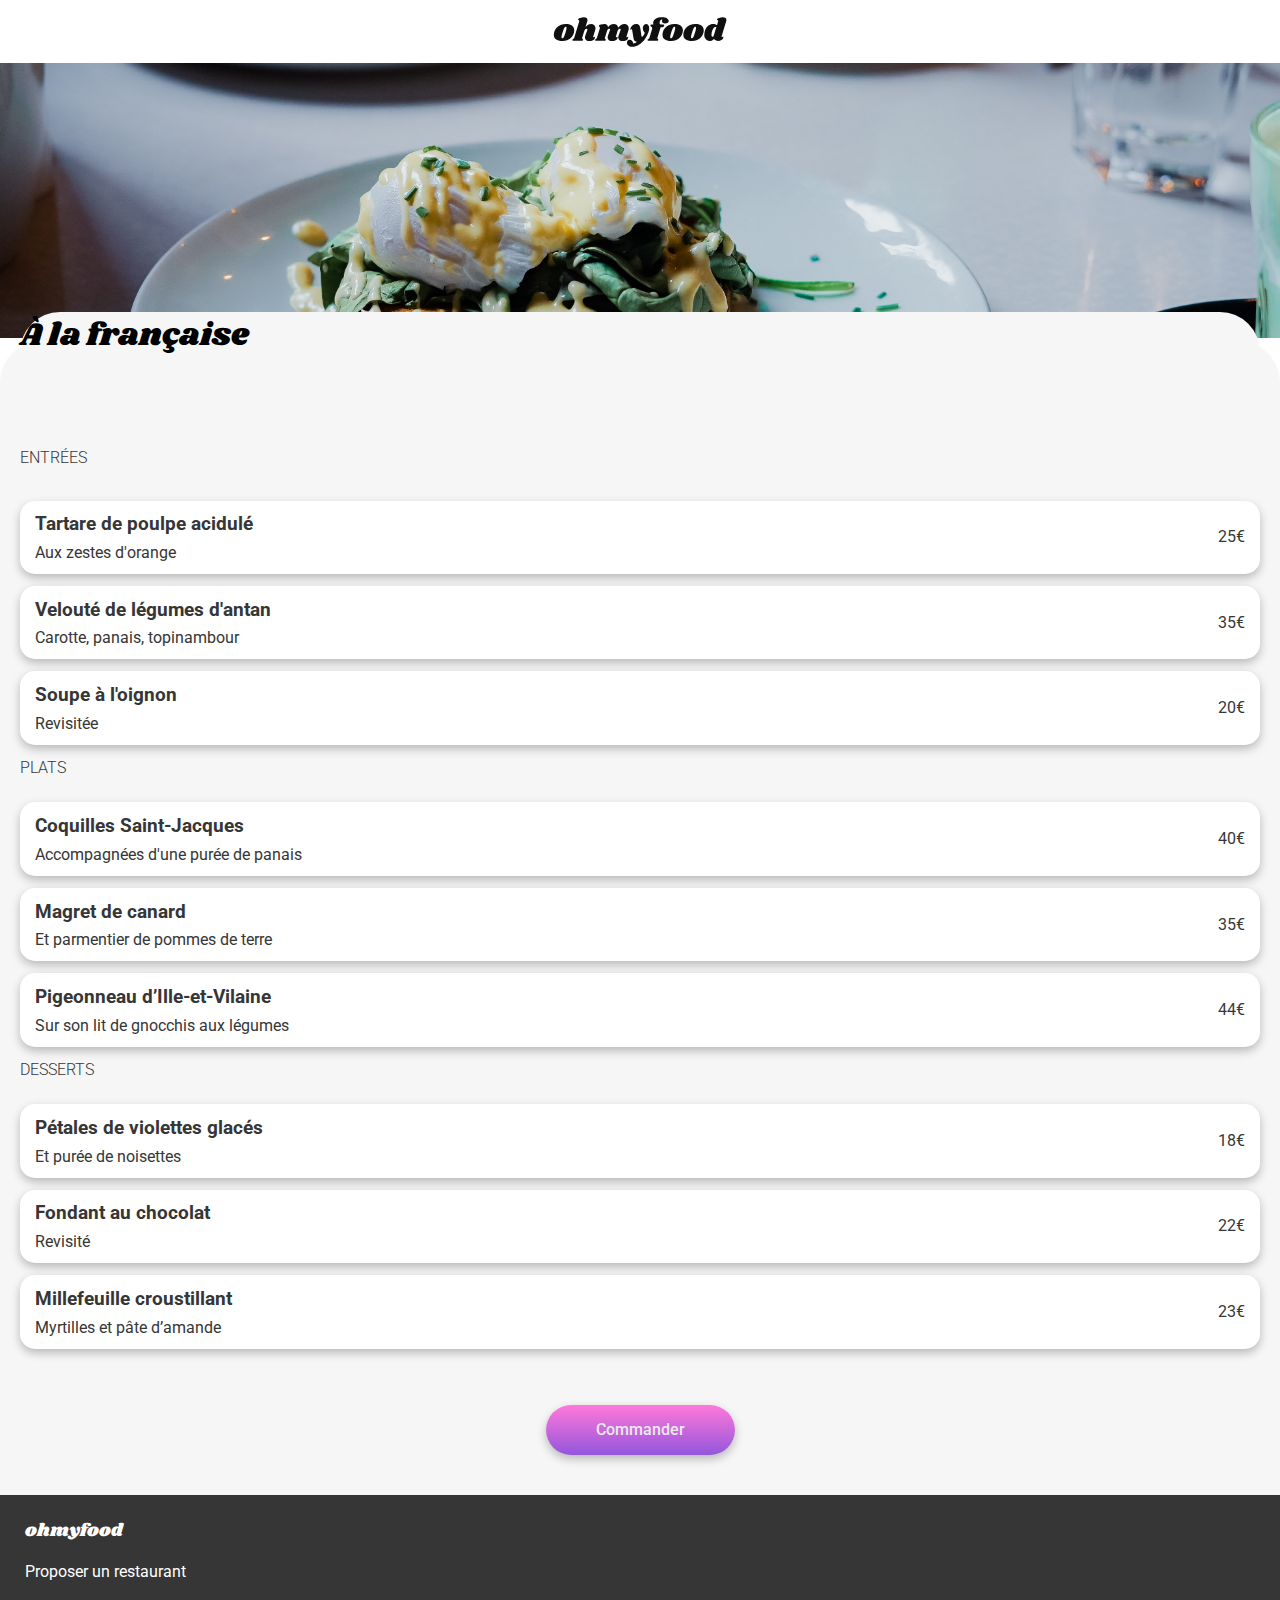
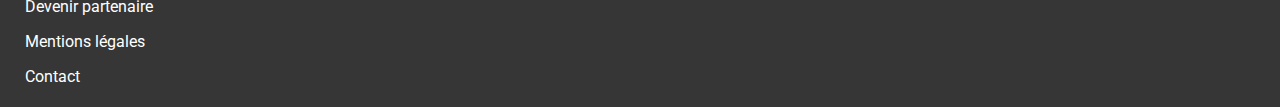
==== restaurants/restaurant-alafrancaise.html @ 1a9a519c "ajout du code css du restaurant à la française" ====
<!DOCTYPE html>
<html lang="fr">
  <head>
    <meta charset="UTF-8" />
    <meta name="viewport" content="width=device-width, initial-scale=1.0" />
    <title>Restaurant À la française</title>
    <link
      href="https://fonts.googleapis.com/css2?family=Roboto:wght@400;500;700&family=Shrikhand&display=swap"
      rel="stylesheet"
    />
    <link
      rel="stylesheet"
      href="https://cdnjs.cloudflare.com/ajax/libs/font-awesome/6.2.1/css/all.min.css"
      integrity="sha512-MV7K8+y+gLIBoVD59lQIYicR65iaqukzvf/nwasF0nqhPay5w/9lJmVM2hMDcnK1OnMGCdVK+iQrJ7lzPJQd1w=="
      crossorigin="anonymous"
      referrerpolicy="no-referrer"
    />
    <link rel="stylesheet" href="../assets/css/style.css" />
    <link rel="stylesheet" href="../assets/css/restaurant.css" />
  </head>
  <body>
    <header>
      <a href="../index.html" class="arrow">
        <i class="fa-solid fa-arrow-left"></i>
      </a>
      <section class="header-logo">
        <img src="../assets/images/logo/ohmyfood@2x.svg" alt="logo ohmyfood" />
      </section>
    </header>
    <main>
      <div class="img-restaurant">
        <img
          src="../assets/images/restaurants/toa-heftiba-DQKerTsQwi0-unsplash.jpg"
          alt="menu du restaurant À la française"
        />
      </div>
      <div class="menu-container">
        <div class="menu-container-title">
          <h1>À la française</h1>
          <i class="fa-regular fa-heart"></i>
        </div>
        <ul class="menu-list">
          <li>
            <ul class="menu-list-items">
              <li>
                <h2>ENTRÉES</h2>
                <hr />
              </li>

              <li class="menu-item">
                <div>
                  <h3>Tartare de poulpe acidulé</h3>
                  <p>Aux zestes d'orange</p>
                </div>
                <div><p>25€</p></div>
              </li>
              <li class="menu-item">
                <div>
                  <h3>Velouté de légumes d'antan</h3>
                  <p>Carotte, panais, topinambour</p>
                </div>
                <div><p>35€</p></div>
              </li>
              <li class="menu-item">
                <div>
                  <h3>Soupe à l'oignon</h3>
                  <p>Revisitée</p>
                </div>
                <div><p>20€</p></div>
              </li>
            </ul>
          </li>

          <li>
            <ul class="menu-list-items">
              <li><h2>PLATS</h2></li>
              <li class="menu-item">
                <div>
                  <h3>Coquilles Saint-Jacques</h3>
                  <p>Accompagnées d'une purée de panais</p>
                </div>
                <div><p>40€</p></div>
              </li>
              <li class="menu-item">
                <div>
                  <h3>Magret de canard</h3>
                  <p>Et parmentier de pommes de terre</p>
                </div>
                <div><p>35€</p></div>
              </li>
              <li class="menu-item">
                <div>
                  <h3>Pigeonneau d’Ille-et-Vilaine</h3>
                  <p>Sur son lit de gnocchis aux légumes</p>
                </div>
                <div><p>44€</p></div>
              </li>
            </ul>
          </li>

          <li>
            <ul class="menu-list-items">
              <li><h2>DESSERTS</h2></li>
              <li class="menu-item">
                <div>
                  <h3>Pétales de violettes glacés</h3>
                  <p>Et purée de noisettes</p>
                </div>
                <div><p>18€</p></div>
              </li>
              <li class="menu-item">
                <div>
                  <h3>Fondant au chocolat</h3>
                  <p>Revisité</p>
                </div>
                <div><p>22€</p></div>
              </li>
              <li class="menu-item">
                <div>
                  <h3>Millefeuille croustillant</h3>
                  <p>Myrtilles et pâte d’amande</p>
                </div>
                <div><p>23€</p></div>
              </li>
            </ul>
          </li>
        </ul>
        <div class="btn-gradient-container">
          <button class="btn-gradient" type="submit">Commander</button>
        </div>
      </div>
    </main>
    <footer>
      <ul>
        <li>
          <span class="logo-blanc"><p>ohmyfood</p></span>
        </li>
        <li>
          <ul class="footer-list">
            <li>
              <a href="#"
                ><p>
                  <i class="fa-solid fa-utensils"></i> Proposer un restaurant
                </p></a
              >
            </li>
            <li>
              <a href="#"
                ><p>
                  <i class="fa-solid fa-handshake-angle"></i> Devenir partenaire
                </p></a
              >
            </li>
            <li><a href="#">Mentions légales</a></li>
            <li>
              <a href="mailto:contact@ohmyfood.fr"><p>Contact</p></a>
            </li>
          </ul>
        </li>
      </ul>
    </footer>
  </body>
</html>
---- assets/css/style.css ----
* {
  font-family: "roboto", sans-serif;
}

body {
  margin: 0px;
}

.header-logo {
  display: flex;
  justify-content: center;
  align-items: center;
  height: 63px;
}
.header-logo img {
  width: 200px;
  height: 30px;
}

.localisation {
  display: flex;
  justify-content: center;
  align-items: center;
  background-color: #eaeaea;
  height: 50px;
  gap: 17px;
}
.localisation #location {
  border: 0px;
  background-color: #eaeaea;
  width: 110px;
}
.localisation #location::-moz-placeholder {
  font-size: 16px;
  font-weight: 500;
  color: #363636;
}
.localisation #location::placeholder {
  font-size: 16px;
  font-weight: 500;
  color: #363636;
}

.presentation {
  display: flex;
  justify-content: center;
  align-items: center;
  flex-direction: column;
  background-color: #f6f6f6;
  padding: 30px;
}
.presentation h1 {
  text-align: center;
  font-size: 24px;
  margin-bottom: 0px;
}
.presentation p {
  text-align: center;
  font-size: 18px;
}
.presentation .btn-gradient {
  background: linear-gradient(#ff79da, #9356dc);
  border-radius: 25px;
  height: 50px;
  color: #eaeaea;
  font-weight: 500;
  font-size: 16px;
  padding-left: 19px;
  padding-right: 19px;
  margin: 20px;
  border: 0px;
  box-shadow: 0px 4px 10px 0px rgba(0, 0, 0, 0.2509803922);
}
.presentation .btn-gradient a {
  text-decoration: none;
  color: white;
}

.fonctionnement {
  padding: 20px;
}
.fonctionnement ol {
  display: flex;
  flex-direction: column;
  gap: 25px;
  list-style-type: none;
  padding-left: 0px;
  margin-left: 10px;
}
.fonctionnement ol li {
  display: flex;
  justify-content: left;
  align-items: center;
  box-shadow: 0px 4px 10px 0px rgba(0, 0, 0, 0.2509803922);
  gap: 30px;
  background-color: #f6f6f6;
  height: 73px;
  border-radius: 20px;
  position: relative;
  padding-left: 35px;
}
.fonctionnement ol li .nbr {
  display: flex;
  justify-content: center;
  align-items: center;
  position: absolute;
  left: -10px;
  background: #9356dc;
  width: 24px;
  height: 24px;
  border-radius: 24px;
}
.fonctionnement ol li .nbr p {
  color: white;
}
.fonctionnement ol li h3 {
  font-weight: 500;
  font-size: 16px;
}
.fonctionnement ol li .fa-solid {
  font-size: 20px;
  color: #7e7e7e;
}
.fonctionnement ol li .fa-store {
  color: #9356dc;
}

.restaurants {
  background-color: #f6f6f6;
  padding: 65px 20px;
}
.restaurants h2 {
  margin-top: 0px;
}
.restaurants .restaurant-card-container {
  display: flex;
  justify-content: center;
  align-items: center;
  flex-direction: column;
  gap: 20px;
  position: relative;
}
.restaurants .restaurant-card-container .restaurant-card {
  background-color: white;
  border-radius: 15px;
  width: 100%;
  position: relative;
}
.restaurants .restaurant-card-container .restaurant-card .nouveau {
  background-color: #99e2d0;
  border-radius: 2px;
  width: 80px;
  height: 25px;
  position: absolute;
  top: 15px;
  right: 15px;
  z-index: 5;
  text-align: center;
  line-height: 25px;
  color: #008766;
  font-size: 14px;
  font-weight: 500;
}
.restaurants .restaurant-card-container .restaurant-card a {
  color: black;
  text-decoration: none;
  position: relative;
}
.restaurants .restaurant-card-container .restaurant-card a img {
  height: 200px;
  width: 100%;
  border-radius: 15px 15px 0px 0px;
  box-sizing: border-box;
  -o-object-fit: cover;
     object-fit: cover;
}
.restaurants .restaurant-card-container .restaurant-card a ul {
  display: flex;
  flex-direction: row;
  justify-content: space-between;
  position: relative;
  list-style-type: none;
  padding-left: 0px;
  margin: 0px;
  padding: 0px 15px;
  line-height: 10px;
}
.restaurants .restaurant-card-container .restaurant-card a ul li .fa-heart {
  font-size: 25px;
  position: relative;
  top: 20px;
  right: 20px;
}

footer {
  display: flex;
  justify-content: left;
  align-items: center;
  background-color: #363636;
  color: white;
}
footer ul {
  list-style-type: none;
  padding-left: 0px;
  margin: 5px 25px;
}
footer ul li .logo-blanc p {
  font-family: "Shrikhand", sans-serif;
  font-size: 18px;
}
footer ul .footer-list {
  padding: 0px;
  margin: 0px;
}
footer ul .footer-list a {
  color: white;
  text-decoration: none;
}
footer ul .footer-list .fa-utensils {
  font-size: 14px;
}
footer ul .footer-list .fa-handshake-angle {
  font-size: 12px;
}/*# sourceMappingURL=style.css.map */
---- assets/css/restaurant.css ----
* {
  font-family: "roboto", sans-serif;
}

header {
  display: flex;
  flex-direction: row;
  justify-content: center;
  align-items: center;
  position: relative;
}
header .arrow {
  position: absolute;
  top: 20px;
  left: 20px;
}
header .arrow .fa-arrow-left {
  font-size: 20px;
  color: #363636;
}

main {
  position: relative;
}

.img-restaurant img {
  height: 275px;
  width: 100%;
  box-sizing: border-box;
  -o-object-fit: cover;
     object-fit: cover;
}

.menu-container {
  background-color: #f6f6f6;
  border-radius: 40px 40px 0px 0px;
  padding: 30px 20px 40px 20px;
}
.menu-container-title {
  display: flex;
  flex-direction: row;
  justify-content: space-between;
  align-items: center;
  position: relative;
  top: -60px;
  background-color: #f6f6f6;
  border-radius: 40px 40px 0px 0px;
}
.menu-container-title h1 {
  font-family: "Shrikhand", sans-serif;
  font-weight: 400;
  margin: 0px;
}
.menu-container-title .fa-heart {
  font-size: 25px;
  margin-right: 30px;
}
.menu-container .menu-list {
  list-style-type: none;
  padding-left: 0px;
}
.menu-container .menu-list-items {
  list-style-type: none;
  padding-left: 0px;
}
.menu-container .menu-list-items {
  display: flex;
  flex-direction: column;
  gap: 12px;
  color: #363636;
}
.menu-container .menu-list-items h2 {
  font-weight: 300;
  font-size: 16px;
}
.menu-container .menu-list-items hr {
  color: #99e2d0;
  border: 1px;
}
.menu-container .menu-list-items .menu-item {
  display: flex;
  flex-direction: row;
  justify-content: space-between;
  align-items: center;
  background-color: white;
  border-radius: 15px;
  padding: 0px 15px;
  line-height: 10px;
  box-shadow: 0px 4px 10px 0px rgba(0, 0, 0, 0.2509803922);
}
.menu-container .btn-gradient-container {
  display: flex;
  justify-content: center;
  align-items: center;
}
.menu-container .btn-gradient-container .btn-gradient {
  background: linear-gradient(#ff79da, #9356dc);
  border-radius: 25px;
  height: 50px;
  color: #eaeaea;
  font-weight: 500;
  font-size: 16px;
  padding-left: 50px;
  padding-right: 50px;
  margin-top: 40px;
  margin-bottom: 0px;
  border: 0px;
  box-shadow: 0px 4px 10px 0px rgba(0, 0, 0, 0.2509803922);
}
.menu-container .btn-gradient-container .btn-gradient a {
  text-decoration: none;
  color: white;
}/*# sourceMappingURL=restaurant.css.map */
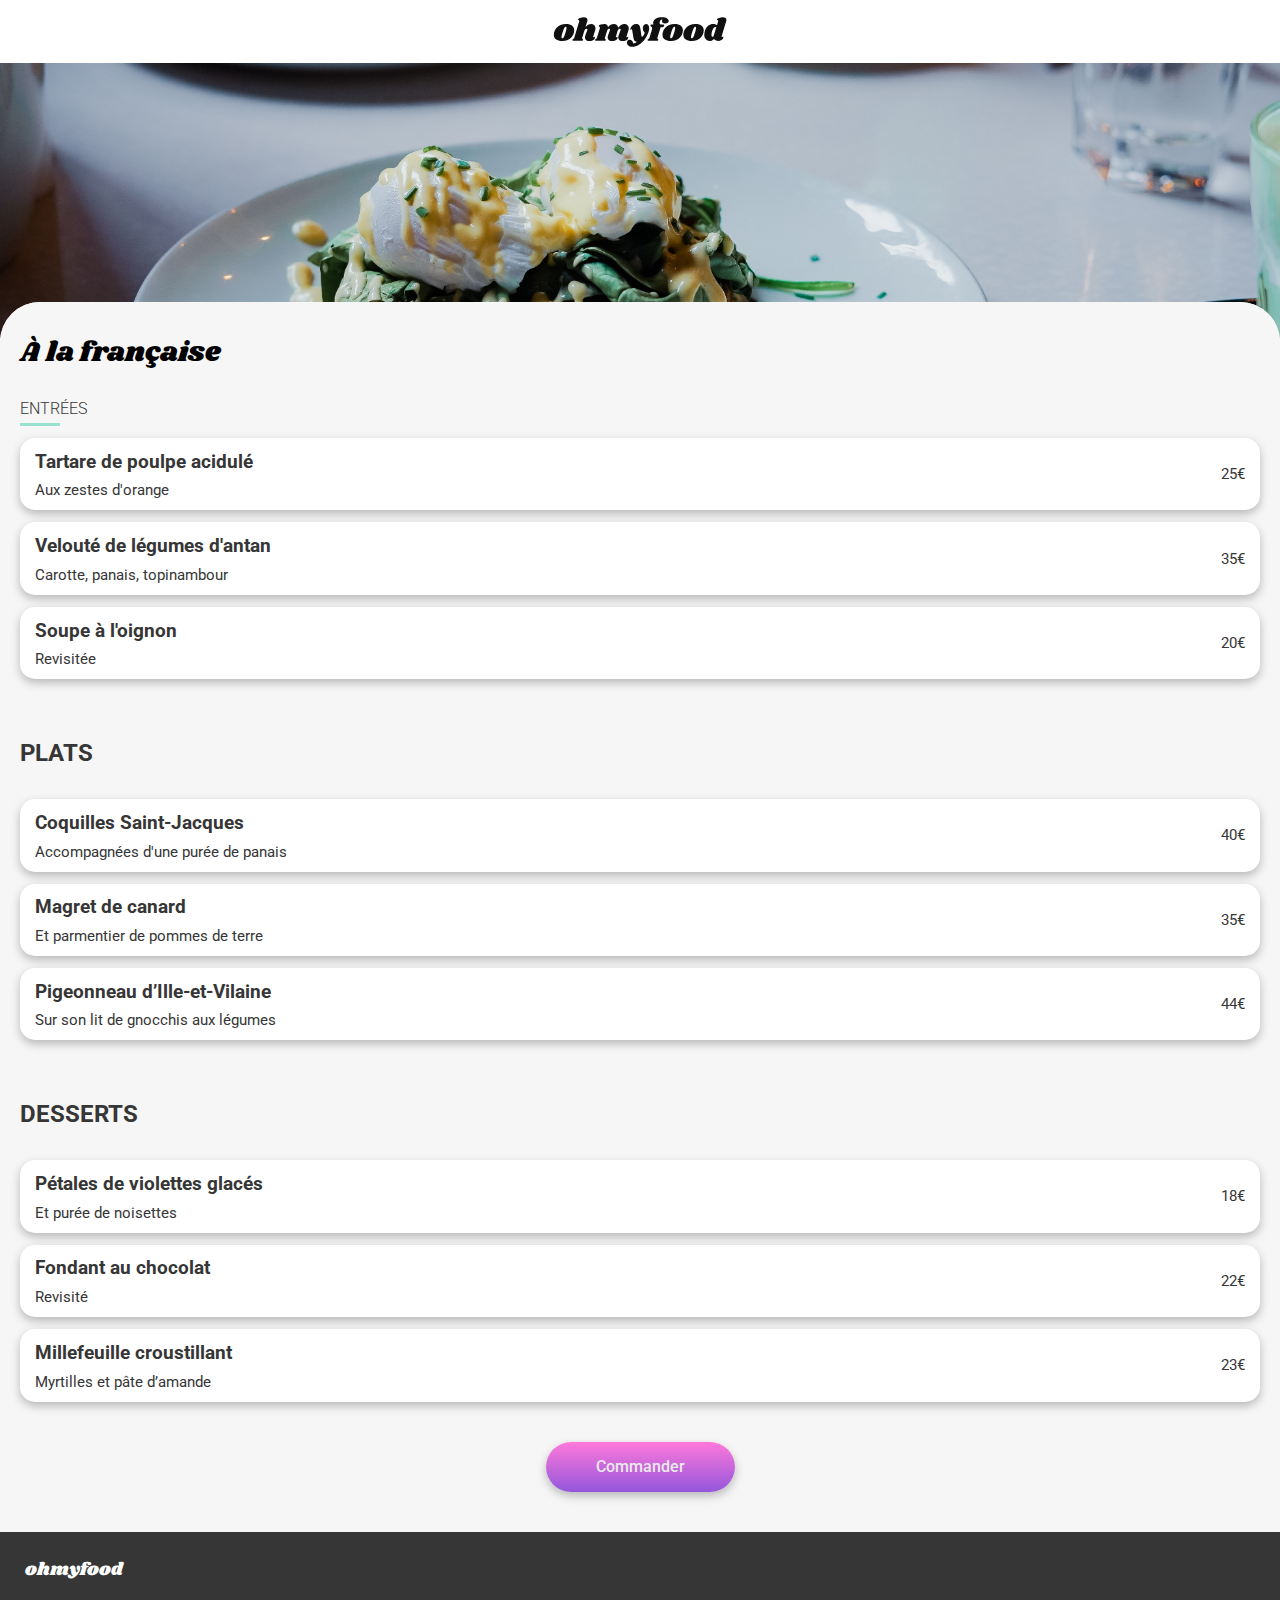
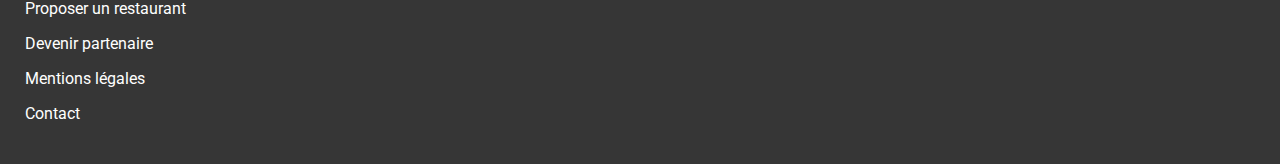
==== commit 653bc94f: "amélioration du  html et ajout du  css  restaurant" ====
--- a/restaurants/restaurant-alafrancaise.html
+++ b/restaurants/restaurant-alafrancaise.html
@@ -23,9 +23,9 @@
       <a href="../index.html" class="arrow">
         <i class="fa-solid fa-arrow-left"></i>
       </a>
-      <section class="header-logo">
+      <div class="header-logo">
         <img src="../assets/images/logo/ohmyfood@2x.svg" alt="logo ohmyfood" />
-      </section>
+      </div>
     </header>
     <main>
       <div class="img-restaurant">
@@ -34,130 +34,125 @@
           alt="menu du restaurant À la française"
         />
       </div>
-      <div class="menu-container">
+      <section class="menu-container">
         <div class="menu-container-title">
           <h1>À la française</h1>
           <i class="fa-regular fa-heart"></i>
         </div>
-        <ul class="menu-list">
-          <li>
-            <ul class="menu-list-items">
-              <li>
-                <h2>ENTRÉES</h2>
-                <hr />
-              </li>
+        <ul class="menu-container-lists">
+          <li class="menu-list-items">
+            <div class="menu-title">
+              <h2>ENTRÉES</h2>
+            </div>
 
-              <li class="menu-item">
-                <div>
-                  <h3>Tartare de poulpe acidulé</h3>
-                  <p>Aux zestes d'orange</p>
-                </div>
-                <div><p>25€</p></div>
-              </li>
-              <li class="menu-item">
-                <div>
-                  <h3>Velouté de légumes d'antan</h3>
-                  <p>Carotte, panais, topinambour</p>
-                </div>
-                <div><p>35€</p></div>
-              </li>
-              <li class="menu-item">
-                <div>
-                  <h3>Soupe à l'oignon</h3>
-                  <p>Revisitée</p>
-                </div>
-                <div><p>20€</p></div>
-              </li>
-            </ul>
+            <div class="menu-item">
+              <div>
+                <h3>Tartare de poulpe acidulé</h3>
+                <p>Aux zestes d'orange</p>
+              </div>
+              <div><p>25€</p></div>
+            </div>
+            <div class="menu-item">
+              <div>
+                <h3>Velouté de légumes d'antan</h3>
+                <p>Carotte, panais, topinambour</p>
+              </div>
+              <div><p>35€</p></div>
+            </div>
+            <div class="menu-item">
+              <div>
+                <h3>Soupe à l'oignon</h3>
+                <p>Revisitée</p>
+              </div>
+              <div><p>20€</p></div>
+            </div>
           </li>
 
           <li>
-            <ul class="menu-list-items">
-              <li><h2>PLATS</h2></li>
-              <li class="menu-item">
+            <div class="menu-list-items">
+              <div><h2>PLATS</h2></div>
+              <div class="menu-item">
                 <div>
                   <h3>Coquilles Saint-Jacques</h3>
                   <p>Accompagnées d'une purée de panais</p>
                 </div>
                 <div><p>40€</p></div>
-              </li>
-              <li class="menu-item">
+              </div>
+              <div class="menu-item">
                 <div>
                   <h3>Magret de canard</h3>
                   <p>Et parmentier de pommes de terre</p>
                 </div>
                 <div><p>35€</p></div>
-              </li>
-              <li class="menu-item">
+              </div>
+              <div class="menu-item">
                 <div>
                   <h3>Pigeonneau d’Ille-et-Vilaine</h3>
                   <p>Sur son lit de gnocchis aux légumes</p>
                 </div>
                 <div><p>44€</p></div>
-              </li>
-            </ul>
+              </div>
+            </div>
           </li>
 
           <li>
-            <ul class="menu-list-items">
-              <li><h2>DESSERTS</h2></li>
-              <li class="menu-item">
+            <div class="menu-list-items">
+              <div><h2>DESSERTS</h2></div>
+              <div class="menu-item">
                 <div>
                   <h3>Pétales de violettes glacés</h3>
                   <p>Et purée de noisettes</p>
                 </div>
                 <div><p>18€</p></div>
-              </li>
-              <li class="menu-item">
+              </div>
+              <div class="menu-item">
                 <div>
                   <h3>Fondant au chocolat</h3>
                   <p>Revisité</p>
                 </div>
                 <div><p>22€</p></div>
-              </li>
-              <li class="menu-item">
+              </div>
+              <div class="menu-item">
                 <div>
                   <h3>Millefeuille croustillant</h3>
                   <p>Myrtilles et pâte d’amande</p>
                 </div>
                 <div><p>23€</p></div>
-              </li>
-            </ul>
+              </div>
+            </div>
           </li>
         </ul>
         <div class="btn-gradient-container">
           <button class="btn-gradient" type="submit">Commander</button>
         </div>
-      </div>
+      </section>
     </main>
     <footer>
-      <ul>
-        <li>
-          <span class="logo-blanc"><p>ohmyfood</p></span>
-        </li>
-        <li>
-          <ul class="footer-list">
-            <li>
-              <a href="#"
-                ><p>
-                  <i class="fa-solid fa-utensils"></i> Proposer un restaurant
-                </p></a
-              >
-            </li>
-            <li>
-              <a href="#"
-                ><p>
-                  <i class="fa-solid fa-handshake-angle"></i> Devenir partenaire
-                </p></a
-              >
-            </li>
-            <li><a href="#">Mentions légales</a></li>
-            <li>
-              <a href="mailto:contact@ohmyfood.fr"><p>Contact</p></a>
-            </li>
-          </ul>
-        </li>
-      </ul>
+      <div class="logo-container">
+        <span class="logo-blanc">ohmyfood</span>
+      </div>
+      <div class="footer-link-container">
+        <ul class="footer-link">
+          <li>
+            <a href="#"
+              ><p>
+                <i class="fa-solid fa-utensils"></i> Proposer un restaurant
+              </p></a
+            >
+          </li>
+          <li>
+            <a href="#"
+              ><p>
+                <i class="fa-solid fa-handshake-angle"></i> Devenir partenaire
+              </p></a
+            >
+          </li>
+          <li><a href="#">Mentions légales</a></li>
+          <li>
+            <a href="mailto:contact@ohmyfood.fr"><p>Contact</p></a>
+          </li>
+        </ul>
+      </div>
     </footer>
   </body>
 </html>
--- a/assets/css/style.css
+++ b/assets/css/style.css
@@ -59,25 +59,23 @@
   font-size: 18px;
 }
 .presentation .btn-gradient {
+  text-decoration: none;
+  color: white;
   background: linear-gradient(#ff79da, #9356dc);
   border-radius: 25px;
-  height: 50px;
+  height: auto;
   color: #eaeaea;
   font-weight: 500;
   font-size: 16px;
-  padding-left: 19px;
-  padding-right: 19px;
+  padding: 15px 19px;
   margin: 20px;
   border: 0px;
   box-shadow: 0px 4px 10px 0px rgba(0, 0, 0, 0.2509803922);
-}
-.presentation .btn-gradient a {
-  text-decoration: none;
-  color: white;
+  text-align: center;
 }
 
 .fonctionnement {
-  padding: 20px;
+  padding: 20px 20px 60px 20px;
 }
 .fonctionnement ol {
   display: flex;
@@ -125,100 +123,32 @@
   color: #9356dc;
 }
 
-.restaurants {
-  background-color: #f6f6f6;
-  padding: 65px 20px;
-}
-.restaurants h2 {
-  margin-top: 0px;
-}
-.restaurants .restaurant-card-container {
+footer {
   display: flex;
   justify-content: center;
-  align-items: center;
+  align-items: left;
   flex-direction: column;
-  gap: 20px;
-  position: relative;
-}
-.restaurants .restaurant-card-container .restaurant-card {
-  background-color: white;
-  border-radius: 15px;
-  width: 100%;
-  position: relative;
-}
-.restaurants .restaurant-card-container .restaurant-card .nouveau {
-  background-color: #99e2d0;
-  border-radius: 2px;
-  width: 80px;
-  height: 25px;
-  position: absolute;
-  top: 15px;
-  right: 15px;
-  z-index: 5;
-  text-align: center;
-  line-height: 25px;
-  color: #008766;
-  font-size: 14px;
-  font-weight: 500;
-}
-.restaurants .restaurant-card-container .restaurant-card a {
-  color: black;
-  text-decoration: none;
-  position: relative;
-}
-.restaurants .restaurant-card-container .restaurant-card a img {
-  height: 200px;
-  width: 100%;
-  border-radius: 15px 15px 0px 0px;
-  box-sizing: border-box;
-  -o-object-fit: cover;
-     object-fit: cover;
-}
-.restaurants .restaurant-card-container .restaurant-card a ul {
-  display: flex;
-  flex-direction: row;
-  justify-content: space-between;
-  position: relative;
-  list-style-type: none;
-  padding-left: 0px;
-  margin: 0px;
-  padding: 0px 15px;
-  line-height: 10px;
-}
-.restaurants .restaurant-card-container .restaurant-card a ul li .fa-heart {
-  font-size: 25px;
-  position: relative;
-  top: 20px;
-  right: 20px;
-}
-
-footer {
-  display: flex;
-  justify-content: left;
-  align-items: center;
   background-color: #363636;
   color: white;
+  padding: 25px 25px;
 }
-footer ul {
-  list-style-type: none;
-  padding-left: 0px;
-  margin: 5px 25px;
-}
-footer ul li .logo-blanc p {
+footer .logo-container .logo-blanc {
   font-family: "Shrikhand", sans-serif;
   font-size: 18px;
 }
-footer ul .footer-list {
+footer .footer-link-container .footer-link {
+  list-style-type: none;
+  padding-left: 0px;
   padding: 0px;
   margin: 0px;
 }
-footer ul .footer-list a {
+footer .footer-link-container .footer-link a {
   color: white;
   text-decoration: none;
 }
-footer ul .footer-list .fa-utensils {
+footer .footer-link-container .footer-link .fa-utensils {
   font-size: 14px;
 }
-footer ul .footer-list .fa-handshake-angle {
+footer .footer-link-container .footer-link .fa-handshake-angle {
   font-size: 12px;
 }/*# sourceMappingURL=style.css.map */--- a/assets/css/restaurant.css
+++ b/assets/css/restaurant.css
@@ -21,6 +21,7 @@
 
 main {
   position: relative;
+  background-color: #f6f6f6;
 }
 
 .img-restaurant img {
@@ -33,51 +34,54 @@
 
 .menu-container {
   background-color: #f6f6f6;
+  position: relative;
+  top: -40px;
   border-radius: 40px 40px 0px 0px;
-  padding: 30px 20px 40px 20px;
 }
 .menu-container-title {
   display: flex;
   flex-direction: row;
   justify-content: space-between;
   align-items: center;
-  position: relative;
-  top: -60px;
   background-color: #f6f6f6;
   border-radius: 40px 40px 0px 0px;
+  padding: 30px 20px 10px 20px;
 }
 .menu-container-title h1 {
   font-family: "Shrikhand", sans-serif;
   font-weight: 400;
   margin: 0px;
+  font-size: 28px;
 }
 .menu-container-title .fa-heart {
   font-size: 25px;
   margin-right: 30px;
 }
-.menu-container .menu-list {
+.menu-container-lists {
   list-style-type: none;
   padding-left: 0px;
+  margin-bottom: 0px;
 }
-.menu-container .menu-list-items {
-  list-style-type: none;
-  padding-left: 0px;
-}
-.menu-container .menu-list-items {
+.menu-container-lists .menu-list-items {
   display: flex;
   flex-direction: column;
   gap: 12px;
   color: #363636;
+  margin: 0px 20px 40px 20px;
 }
-.menu-container .menu-list-items h2 {
+.menu-container-lists .menu-list-items .menu-title h2 {
   font-weight: 300;
   font-size: 16px;
+  margin: 0px;
 }
-.menu-container .menu-list-items hr {
-  color: #99e2d0;
-  border: 1px;
+.menu-container-lists .menu-list-items .menu-title::after {
+  content: "";
+  display: block;
+  border-bottom: 3px solid #99e2d0;
+  width: 40px;
+  margin-top: 5px;
 }
-.menu-container .menu-list-items .menu-item {
+.menu-container-lists .menu-list-items .menu-item {
   display: flex;
   flex-direction: row;
   justify-content: space-between;
@@ -87,6 +91,9 @@
   padding: 0px 15px;
   line-height: 10px;
   box-shadow: 0px 4px 10px 0px rgba(0, 0, 0, 0.2509803922);
+}
+.menu-container-lists .menu-list-items .menu-item p {
+  font-size: 15px;
 }
 .menu-container .btn-gradient-container {
   display: flex;
@@ -102,7 +109,6 @@
   font-size: 16px;
   padding-left: 50px;
   padding-right: 50px;
-  margin-top: 40px;
   margin-bottom: 0px;
   border: 0px;
   box-shadow: 0px 4px 10px 0px rgba(0, 0, 0, 0.2509803922);
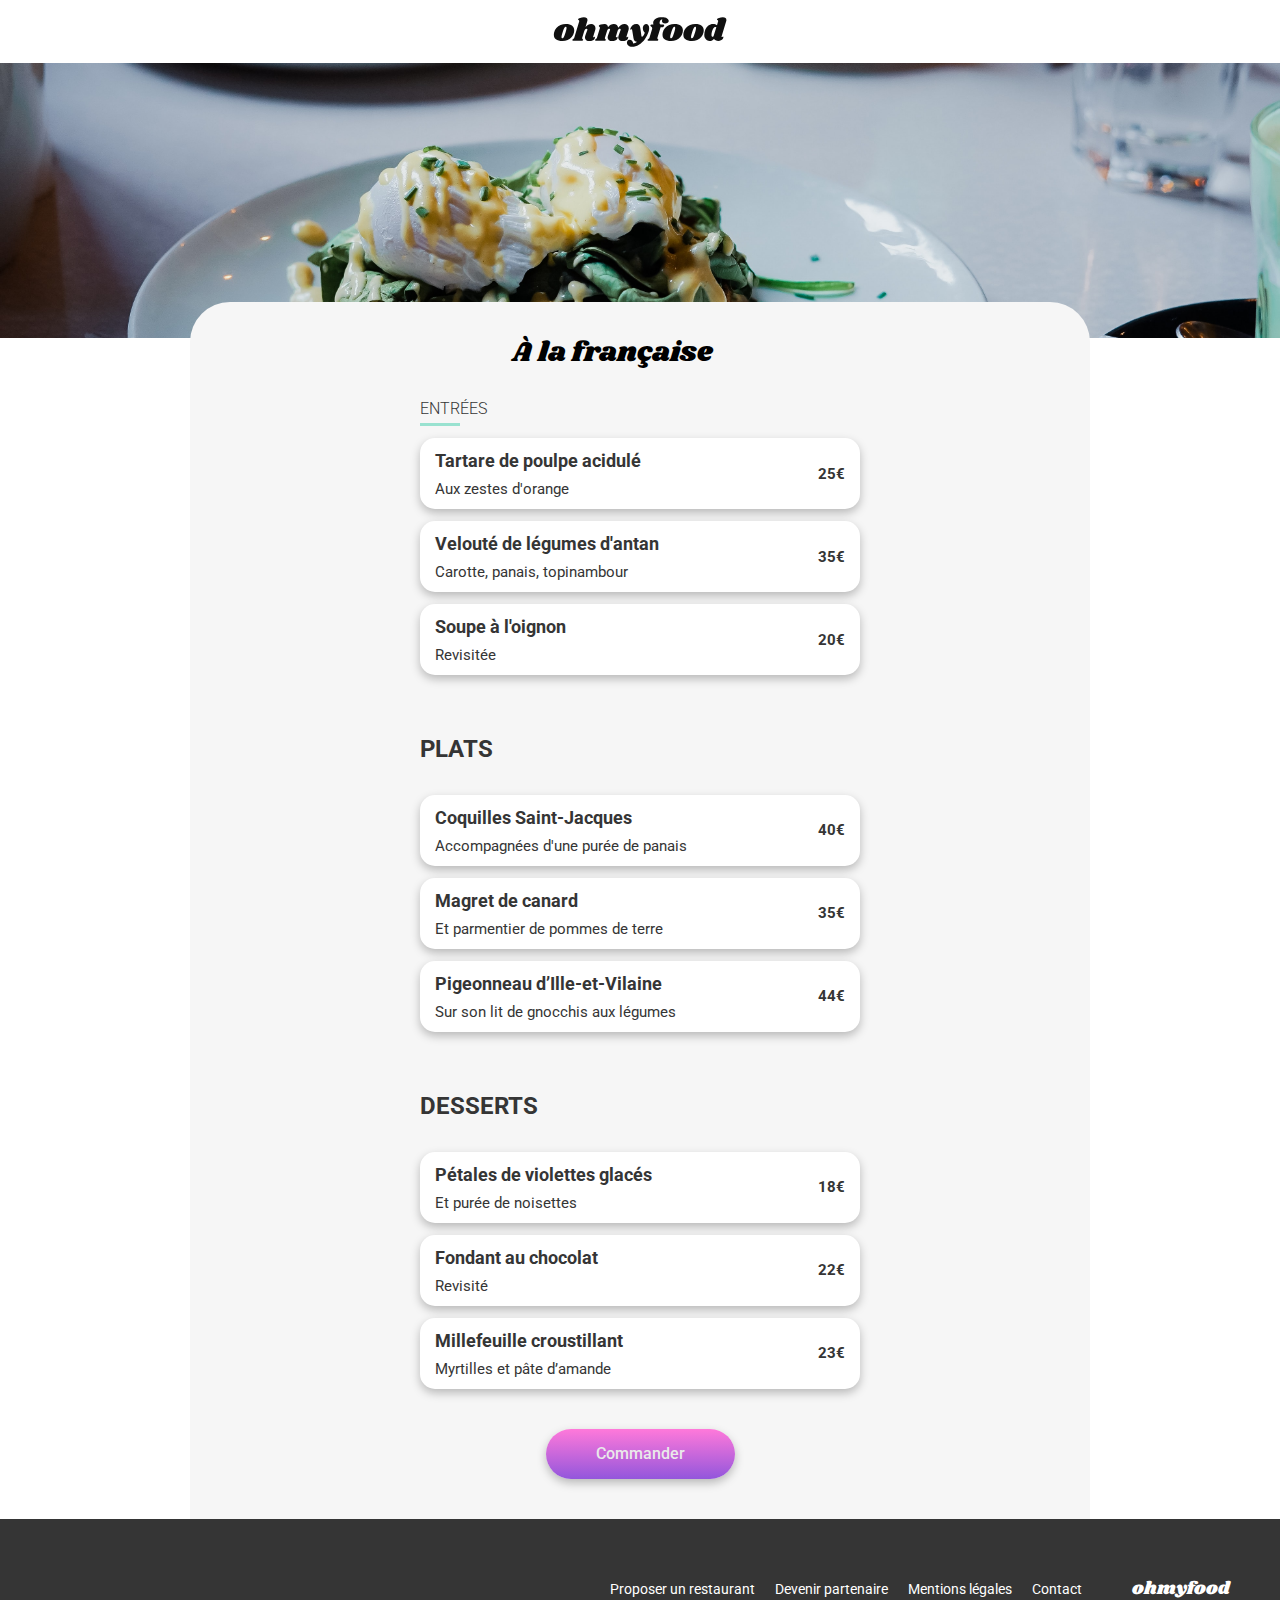
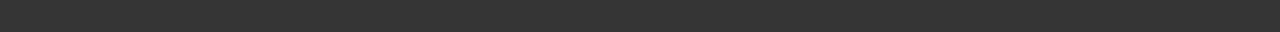
==== commit 73cc4c2c: "ajout du responsive" ====
--- a/restaurants/restaurant-alafrancaise.html
+++ b/restaurants/restaurant-alafrancaise.html
@@ -17,6 +17,7 @@
     />
     <link rel="stylesheet" href="../assets/css/style.css" />
     <link rel="stylesheet" href="../assets/css/restaurant.css" />
+    <link rel="stylesheet" href="../assets/css/responsive.css" />
   </head>
   <body>
     <header>
@@ -34,98 +35,100 @@
           alt="menu du restaurant À la française"
         />
       </div>
-      <section class="menu-container">
-        <div class="menu-container-title">
-          <h1>À la française</h1>
-          <i class="fa-regular fa-heart"></i>
-        </div>
-        <ul class="menu-container-lists">
-          <li class="menu-list-items">
-            <div class="menu-title">
-              <h2>ENTRÉES</h2>
-            </div>
+      <div class="menu-container-container">
+        <section class="menu-container">
+          <div class="menu-container-title">
+            <h1>À la française</h1>
+            <i class="fa-regular fa-heart"></i>
+          </div>
+          <ul class="menu-container-lists">
+            <li class="menu-list-items">
+              <div class="menu-title">
+                <h2>ENTRÉES</h2>
+              </div>
 
-            <div class="menu-item">
-              <div>
-                <h3>Tartare de poulpe acidulé</h3>
-                <p>Aux zestes d'orange</p>
-              </div>
-              <div><p>25€</p></div>
-            </div>
-            <div class="menu-item">
-              <div>
-                <h3>Velouté de légumes d'antan</h3>
-                <p>Carotte, panais, topinambour</p>
-              </div>
-              <div><p>35€</p></div>
-            </div>
-            <div class="menu-item">
-              <div>
-                <h3>Soupe à l'oignon</h3>
-                <p>Revisitée</p>
-              </div>
-              <div><p>20€</p></div>
-            </div>
-          </li>
-
-          <li>
-            <div class="menu-list-items">
-              <div><h2>PLATS</h2></div>
               <div class="menu-item">
                 <div>
-                  <h3>Coquilles Saint-Jacques</h3>
-                  <p>Accompagnées d'une purée de panais</p>
+                  <h3>Tartare de poulpe acidulé</h3>
+                  <p>Aux zestes d'orange</p>
                 </div>
-                <div><p>40€</p></div>
+                <div class="item-price"><p>25€</p></div>
               </div>
               <div class="menu-item">
                 <div>
-                  <h3>Magret de canard</h3>
-                  <p>Et parmentier de pommes de terre</p>
+                  <h3>Velouté de légumes d'antan</h3>
+                  <p>Carotte, panais, topinambour</p>
                 </div>
-                <div><p>35€</p></div>
+                <div class="item-price"><p>35€</p></div>
               </div>
               <div class="menu-item">
                 <div>
-                  <h3>Pigeonneau d’Ille-et-Vilaine</h3>
-                  <p>Sur son lit de gnocchis aux légumes</p>
+                  <h3>Soupe à l'oignon</h3>
+                  <p>Revisitée</p>
                 </div>
-                <div><p>44€</p></div>
+                <div class="item-price"><p>20€</p></div>
               </div>
-            </div>
-          </li>
+            </li>
 
-          <li>
-            <div class="menu-list-items">
-              <div><h2>DESSERTS</h2></div>
-              <div class="menu-item">
-                <div>
-                  <h3>Pétales de violettes glacés</h3>
-                  <p>Et purée de noisettes</p>
+            <li>
+              <div class="menu-list-items">
+                <div><h2>PLATS</h2></div>
+                <div class="menu-item">
+                  <div>
+                    <h3>Coquilles Saint-Jacques</h3>
+                    <p>Accompagnées d'une purée de panais</p>
+                  </div>
+                  <div class="item-price"><p>40€</p></div>
                 </div>
-                <div><p>18€</p></div>
+                <div class="menu-item">
+                  <div>
+                    <h3>Magret de canard</h3>
+                    <p>Et parmentier de pommes de terre</p>
+                  </div>
+                  <div class="item-price"><p>35€</p></div>
+                </div>
+                <div class="menu-item">
+                  <div>
+                    <h3>Pigeonneau d’Ille-et-Vilaine</h3>
+                    <p>Sur son lit de gnocchis aux légumes</p>
+                  </div>
+                  <div class="item-price"><p>44€</p></div>
+                </div>
               </div>
-              <div class="menu-item">
-                <div>
-                  <h3>Fondant au chocolat</h3>
-                  <p>Revisité</p>
+            </li>
+
+            <li>
+              <div class="menu-list-items">
+                <div><h2>DESSERTS</h2></div>
+                <div class="menu-item">
+                  <div>
+                    <h3>Pétales de violettes glacés</h3>
+                    <p>Et purée de noisettes</p>
+                  </div>
+                  <div class="item-price"><p>18€</p></div>
                 </div>
-                <div><p>22€</p></div>
+                <div class="menu-item">
+                  <div>
+                    <h3>Fondant au chocolat</h3>
+                    <p>Revisité</p>
+                  </div>
+                  <div class="item-price"><p>22€</p></div>
+                </div>
+                <div class="menu-item">
+                  <div>
+                    <h3>Millefeuille croustillant</h3>
+                    <p>Myrtilles et pâte d’amande</p>
+                  </div>
+                  <div class="item-price"><p>23€</p></div>
+                </div>
               </div>
-              <div class="menu-item">
-                <div>
-                  <h3>Millefeuille croustillant</h3>
-                  <p>Myrtilles et pâte d’amande</p>
-                </div>
-                <div><p>23€</p></div>
-              </div>
-            </div>
-          </li>
-        </ul>
-        <div class="btn-gradient-container">
-          <button class="btn-gradient" type="submit">Commander</button>
-        </div>
-      </section>
+            </li>
+          </ul>
+          <div class="btn-gradient-container">
+            <button class="btn-gradient" type="submit">Commander</button>
+          </div>
+        </section>
+      </div>
     </main>
     <footer>
       <div class="logo-container">
@@ -134,22 +137,18 @@
       <div class="footer-link-container">
         <ul class="footer-link">
           <li>
-            <a href="#"
-              ><p>
-                <i class="fa-solid fa-utensils"></i> Proposer un restaurant
-              </p></a
-            >
+            <a href="#">
+              <i class="fa-solid fa-utensils"></i> Proposer un restaurant
+            </a>
           </li>
           <li>
-            <a href="#"
-              ><p>
-                <i class="fa-solid fa-handshake-angle"></i> Devenir partenaire
-              </p></a
-            >
+            <a href="#">
+              <i class="fa-solid fa-handshake-angle"></i> Devenir partenaire
+            </a>
           </li>
           <li><a href="#">Mentions légales</a></li>
           <li>
-            <a href="mailto:contact@ohmyfood.fr"><p>Contact</p></a>
+            <a href="mailto:contact@ohmyfood.fr">Contact</a>
           </li>
         </ul>
       </div>
--- a/assets/css/style.css
+++ b/assets/css/style.css
@@ -33,12 +33,12 @@
 .localisation #location::-moz-placeholder {
   font-size: 16px;
   font-weight: 500;
-  color: #363636;
+  color: #353535;
 }
 .localisation #location::placeholder {
   font-size: 16px;
   font-weight: 500;
-  color: #363636;
+  color: #353535;
 }
 
 .presentation {
@@ -57,6 +57,7 @@
 .presentation p {
   text-align: center;
   font-size: 18px;
+  color: #353535;
 }
 .presentation .btn-gradient {
   text-decoration: none;
@@ -64,7 +65,6 @@
   background: linear-gradient(#ff79da, #9356dc);
   border-radius: 25px;
   height: auto;
-  color: #eaeaea;
   font-weight: 500;
   font-size: 16px;
   padding: 15px 19px;
@@ -77,7 +77,7 @@
 .fonctionnement {
   padding: 20px 20px 60px 20px;
 }
-.fonctionnement ol {
+.fonctionnement-list {
   display: flex;
   flex-direction: column;
   gap: 25px;
@@ -85,7 +85,7 @@
   padding-left: 0px;
   margin-left: 10px;
 }
-.fonctionnement ol li {
+.fonctionnement-list li {
   display: flex;
   justify-content: left;
   align-items: center;
@@ -97,7 +97,7 @@
   position: relative;
   padding-left: 35px;
 }
-.fonctionnement ol li .nbr {
+.fonctionnement-list li .nbr {
   display: flex;
   justify-content: center;
   align-items: center;
@@ -108,18 +108,19 @@
   height: 24px;
   border-radius: 24px;
 }
-.fonctionnement ol li .nbr p {
+.fonctionnement-list li .nbr p {
   color: white;
+  font-size: 12px;
 }
-.fonctionnement ol li h3 {
+.fonctionnement-list li h3 {
   font-weight: 500;
   font-size: 16px;
 }
-.fonctionnement ol li .fa-solid {
+.fonctionnement-list li .fa-solid {
   font-size: 20px;
   color: #7e7e7e;
 }
-.fonctionnement ol li .fa-store {
+.fonctionnement-list li .fa-store {
   color: #9356dc;
 }
 
@@ -128,7 +129,7 @@
   justify-content: center;
   align-items: left;
   flex-direction: column;
-  background-color: #363636;
+  background-color: #353535;
   color: white;
   padding: 25px 25px;
 }
--- a/assets/css/restaurant.css
+++ b/assets/css/restaurant.css
@@ -16,12 +16,7 @@
 }
 header .arrow .fa-arrow-left {
   font-size: 20px;
-  color: #363636;
-}
-
-main {
-  position: relative;
-  background-color: #f6f6f6;
+  color: #353535;
 }
 
 .img-restaurant img {
@@ -32,13 +27,18 @@
      object-fit: cover;
 }
 
-.menu-container {
+.menu-container-container {
+  position: relative;
   background-color: #f6f6f6;
+}
+.menu-container-container .menu-container {
+  background-color: #f6f6f6;
+  z-index: 5;
   position: relative;
   top: -40px;
   border-radius: 40px 40px 0px 0px;
 }
-.menu-container-title {
+.menu-container-container .menu-container-title {
   display: flex;
   flex-direction: row;
   justify-content: space-between;
@@ -47,41 +47,41 @@
   border-radius: 40px 40px 0px 0px;
   padding: 30px 20px 10px 20px;
 }
-.menu-container-title h1 {
+.menu-container-container .menu-container-title h1 {
   font-family: "Shrikhand", sans-serif;
   font-weight: 400;
   margin: 0px;
   font-size: 28px;
 }
-.menu-container-title .fa-heart {
+.menu-container-container .menu-container-title .fa-heart {
   font-size: 25px;
   margin-right: 30px;
 }
-.menu-container-lists {
+.menu-container-container .menu-container-lists {
   list-style-type: none;
   padding-left: 0px;
   margin-bottom: 0px;
 }
-.menu-container-lists .menu-list-items {
+.menu-container-container .menu-container-lists .menu-list-items {
   display: flex;
   flex-direction: column;
   gap: 12px;
-  color: #363636;
+  color: #353535;
   margin: 0px 20px 40px 20px;
 }
-.menu-container-lists .menu-list-items .menu-title h2 {
+.menu-container-container .menu-container-lists .menu-list-items .menu-title h2 {
   font-weight: 300;
   font-size: 16px;
   margin: 0px;
 }
-.menu-container-lists .menu-list-items .menu-title::after {
+.menu-container-container .menu-container-lists .menu-list-items .menu-title::after {
   content: "";
   display: block;
   border-bottom: 3px solid #99e2d0;
   width: 40px;
   margin-top: 5px;
 }
-.menu-container-lists .menu-list-items .menu-item {
+.menu-container-container .menu-container-lists .menu-list-items .menu-item {
   display: flex;
   flex-direction: row;
   justify-content: space-between;
@@ -92,15 +92,18 @@
   line-height: 10px;
   box-shadow: 0px 4px 10px 0px rgba(0, 0, 0, 0.2509803922);
 }
-.menu-container-lists .menu-list-items .menu-item p {
+.menu-container-container .menu-container-lists .menu-list-items .menu-item p {
   font-size: 15px;
 }
-.menu-container .btn-gradient-container {
+.menu-container-container .menu-container-lists .menu-list-items .menu-item .item-price p {
+  font-weight: 700;
+}
+.menu-container-container .menu-container .btn-gradient-container {
   display: flex;
   justify-content: center;
   align-items: center;
 }
-.menu-container .btn-gradient-container .btn-gradient {
+.menu-container-container .menu-container .btn-gradient-container .btn-gradient {
   background: linear-gradient(#ff79da, #9356dc);
   border-radius: 25px;
   height: 50px;
@@ -113,7 +116,7 @@
   border: 0px;
   box-shadow: 0px 4px 10px 0px rgba(0, 0, 0, 0.2509803922);
 }
-.menu-container .btn-gradient-container .btn-gradient a {
+.menu-container-container .menu-container .btn-gradient-container .btn-gradient a {
   text-decoration: none;
   color: white;
 }/*# sourceMappingURL=restaurant.css.map */--- a/assets/css/responsive.css
+++ b/assets/css/responsive.css
@@ -0,0 +1,158 @@
+@media (min-width: 767.98px) {
+  .presentation h1 {
+    font-size: 40px;
+  }
+  .fonctionnement {
+    padding: 50px 100px;
+  }
+  .fonctionnement .fonctionnement-list {
+    flex-direction: row;
+    gap: 20px;
+  }
+  .fonctionnement .fonctionnement-list li {
+    gap: 15px;
+    width: 30%;
+    padding-right: 10px;
+    padding-left: 25px;
+  }
+  .fonctionnement .fonctionnement-list li .fa-solid {
+    font-size: 14px;
+  }
+  .fonctionnement .fonctionnement-list li h3 {
+    font-size: 14px;
+  }
+  .restaurants {
+    padding: 30px 100px;
+  }
+  .restaurants .restaurant-card-container {
+    display: grid;
+    grid-template-columns: 1fr 1fr;
+    row-gap: 50px;
+    -moz-column-gap: 80px;
+         column-gap: 80px;
+  }
+  footer {
+    flex-direction: row-reverse;
+    justify-content: right;
+    align-items: last baseline;
+    gap: 50px;
+    padding: 30px 50px;
+  }
+  footer .logo-blanc {
+    font-size: 14px;
+  }
+  footer .footer-link-container {
+    padding-top: 30px;
+  }
+  footer .footer-link-container .footer-link {
+    display: flex;
+    flex-direction: row;
+    gap: 20px;
+  }
+  footer .footer-link-container .footer-link li a {
+    font-size: 14px;
+    font-weight: 400;
+  }
+}
+@media (min-width: 1024px) {
+  .presentation h1 {
+    font-size: 40px;
+  }
+  .fonctionnement {
+    padding: 50px 180px;
+  }
+  .fonctionnement .fonctionnement-list {
+    flex-direction: row;
+  }
+  .fonctionnement .fonctionnement-list li {
+    width: 30%;
+  }
+  .restaurants {
+    padding: 30px 180px;
+  }
+  .restaurants .restaurant-card-container {
+    display: grid;
+    grid-template-columns: 1fr 1fr;
+    row-gap: 50px;
+    -moz-column-gap: 100px;
+         column-gap: 100px;
+  }
+  footer {
+    flex-direction: row-reverse;
+    justify-content: right;
+    align-items: last baseline;
+    gap: 50px;
+    padding: 30px 50px;
+  }
+  footer .logo-blanc {
+    font-size: 14px;
+  }
+  footer .footer-link-container {
+    padding-top: 30px;
+  }
+  footer .footer-link-container .footer-link {
+    display: flex;
+    flex-direction: row;
+    gap: 20px;
+  }
+  footer .footer-link-container .footer-link li a {
+    font-size: 14px;
+    font-weight: 400;
+  }
+}
+@media (min-width: 767.98px) {
+  .menu-container-container {
+    margin: 0px 100px;
+  }
+  .menu-container-container .menu-container {
+    padding: 0px 100px;
+  }
+  .menu-container-container .menu-container-title {
+    justify-content: center;
+    gap: 25px;
+  }
+  .menu-container-container .menu-container-title h1 {
+    font-size: 20px;
+  }
+  .menu-container-container .menu-container-title .fa-heart {
+    font-size: 20px;
+  }
+  .menu-container-container .menu-container-lists .menu-list-items .menu-item h3 {
+    font-size: 16px;
+  }
+  .menu-container-container .menu-container-lists .menu-list-items .menu-item p {
+    font-size: 12px;
+  }
+}
+@media (min-width: 950px) {
+  .menu-container-container {
+    margin: 0px 130px;
+  }
+  .menu-container-container .menu-container {
+    padding: 0px 150px;
+  }
+}
+@media (min-width: 1240px) {
+  .menu-container-container {
+    margin: 0px 190px;
+  }
+  .menu-container-container .menu-container {
+    padding: 0px 210px;
+  }
+  .menu-container-container .menu-container-title {
+    justify-content: center;
+    gap: 25px;
+  }
+  .menu-container-container .menu-container-title h1 {
+    font-size: 28px;
+  }
+  .menu-container-container .menu-container-title .fa-heart {
+    font-size: 28px;
+  }
+  .menu-container-container .menu-container-lists .menu-list-items .menu-item h3 {
+    font-size: 18px;
+  }
+  .menu-container-container .menu-container-lists .menu-list-items .menu-item p {
+    font-size: 15px;
+  }
+}/*# sourceMappingURL=responsive.css.map */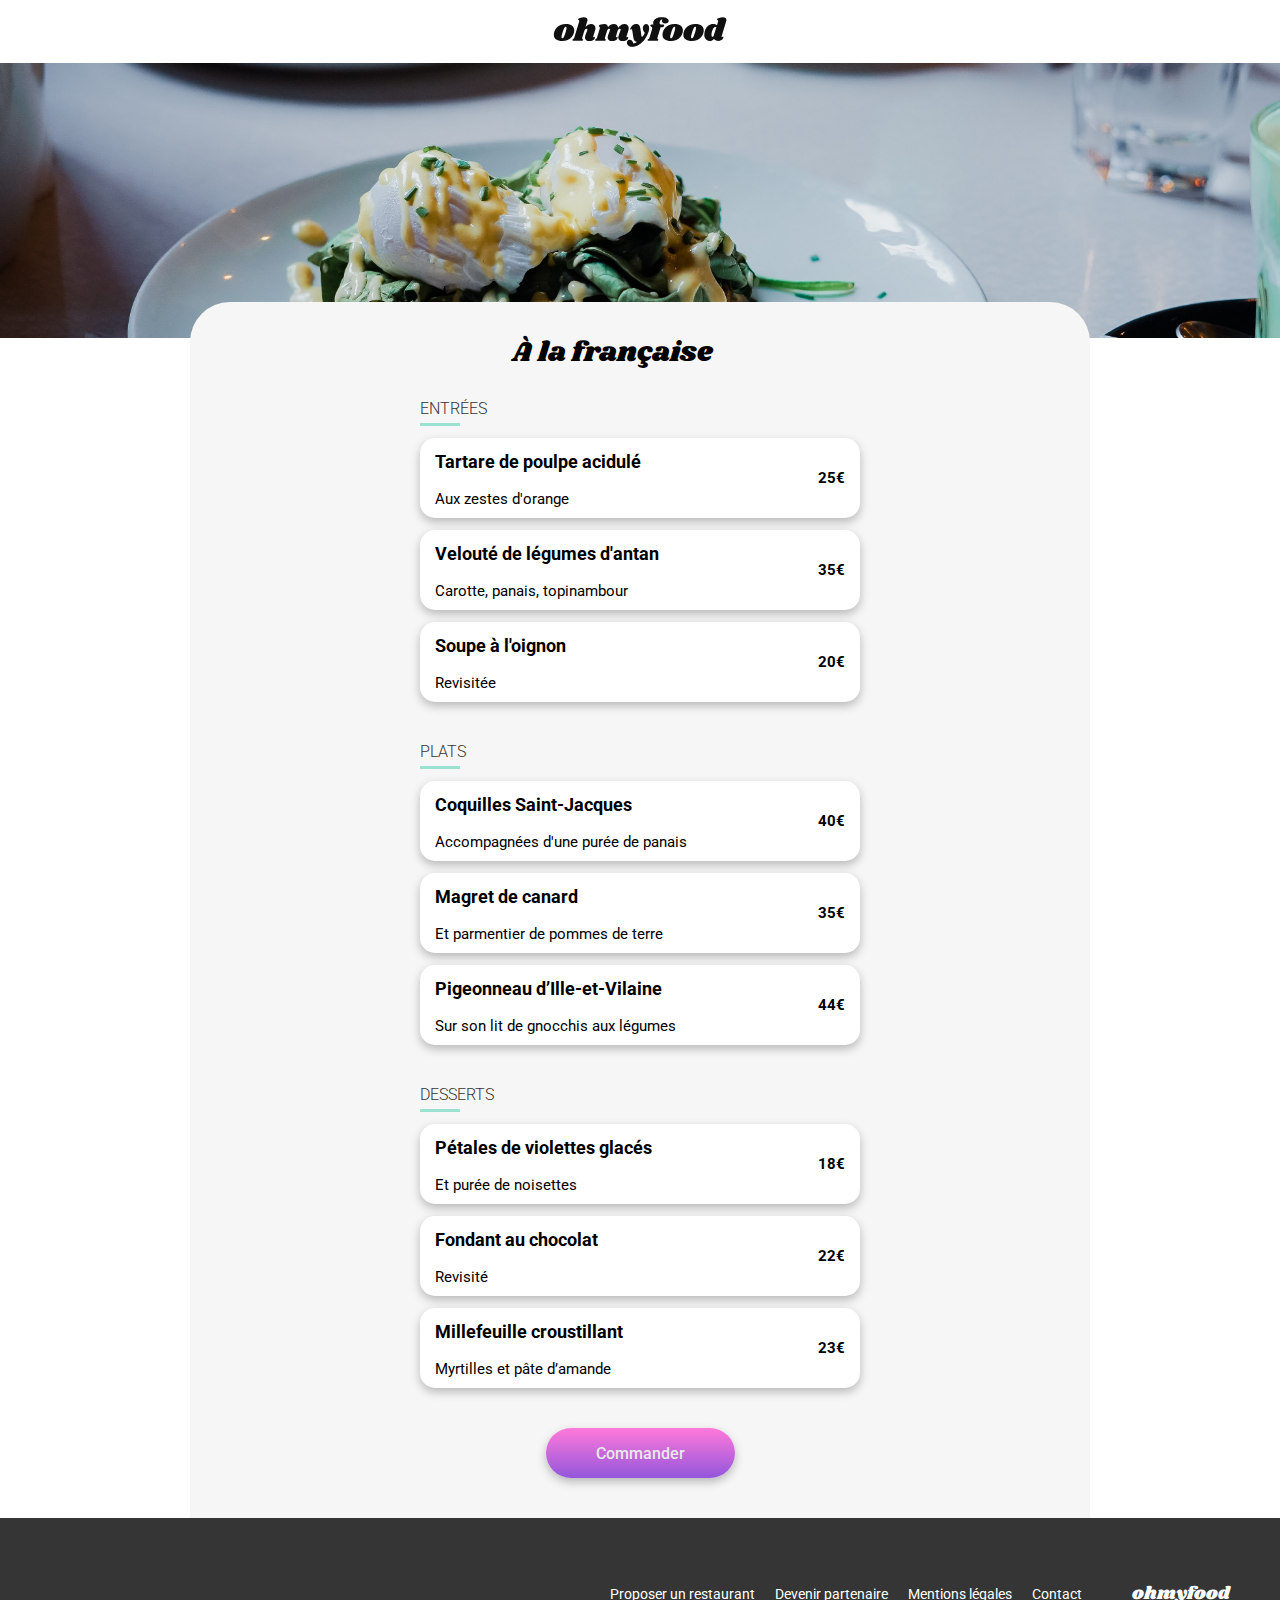
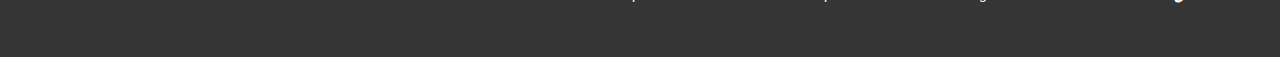
==== commit be8d3e2a: "ajout de l'animation du restaurant à la française" ====
--- a/restaurants/restaurant-alafrancaise.html
+++ b/restaurants/restaurant-alafrancaise.html
@@ -15,7 +15,7 @@
       crossorigin="anonymous"
       referrerpolicy="no-referrer"
     />
-    <link rel="stylesheet" href="../assets/css/style.css" />
+    <link rel="stylesheet" href="../assets/css/index.css" />
     <link rel="stylesheet" href="../assets/css/restaurant.css" />
     <link rel="stylesheet" href="../assets/css/responsive.css" />
   </head>
@@ -35,91 +35,142 @@
           alt="menu du restaurant À la française"
         />
       </div>
-      <div class="menu-container-container">
+      <div class="menu-section">
         <section class="menu-container">
           <div class="menu-container-title">
             <h1>À la française</h1>
-            <i class="fa-regular fa-heart"></i>
+            <label for="heart" class="heart-label">
+              <input type="checkbox" id="heart" />
+              <i class="fa-regular fa-heart"></i>
+            </label>
           </div>
           <ul class="menu-container-lists">
             <li class="menu-list-items">
-              <div class="menu-title">
+              <div class="menu-title menu-title1">
                 <h2>ENTRÉES</h2>
               </div>
 
-              <div class="menu-item">
-                <div>
+              <div class="menu-item menu-item1">
+                <div class="menu-text">
                   <h3>Tartare de poulpe acidulé</h3>
                   <p>Aux zestes d'orange</p>
                 </div>
-                <div class="item-price"><p>25€</p></div>
-              </div>
-              <div class="menu-item">
-                <div>
-                  <h3>Velouté de légumes d'antan</h3>
-                  <p>Carotte, panais, topinambour</p>
-                </div>
-                <div class="item-price"><p>35€</p></div>
-              </div>
-              <div class="menu-item">
-                <div>
+                <div class="menu-price">
+                  <p>25€</p>
+                  <div class="menu-check">
+                    <i class="fa-solid fa-check"></i>
+                  </div>
+                </div>
+              </div>
+              <input type="checkbox" id="check" class="check-checkbox" />
+              <label for="check" class="check-label">
+                <div class="menu-item menu-item2">
+                  <div class="menu-text">
+                    <h3>Velouté de légumes d'antan</h3>
+                    <p>Carotte, panais, topinambour</p>
+                  </div>
+                  <div class="menu-price">
+                    <p>35€</p>
+                    <div class="menu-check">
+                      <i class="fa-solid fa-check"></i>
+                    </div>
+                  </div>
+                </div>
+              </label>
+              <div class="menu-item menu-item3">
+                <div class="menu-text">
                   <h3>Soupe à l'oignon</h3>
                   <p>Revisitée</p>
                 </div>
-                <div class="item-price"><p>20€</p></div>
+                <div class="menu-price">
+                  <p>20€</p>
+                  <div class="menu-check">
+                    <i class="fa-solid fa-check"></i>
+                  </div>
+                </div>
               </div>
             </li>
 
             <li>
               <div class="menu-list-items">
-                <div><h2>PLATS</h2></div>
-                <div class="menu-item">
-                  <div>
+                <div class="menu-title menu-title2"><h2>PLATS</h2></div>
+                <div class="menu-item menu-item4">
+                  <div class="menu-text">
                     <h3>Coquilles Saint-Jacques</h3>
                     <p>Accompagnées d'une purée de panais</p>
                   </div>
-                  <div class="item-price"><p>40€</p></div>
-                </div>
-                <div class="menu-item">
-                  <div>
+                  <div class="menu-price">
+                    <p>40€</p>
+                    <div class="menu-check">
+                      <i class="fa-solid fa-check"></i>
+                    </div>
+                  </div>
+                </div>
+                <div class="menu-item menu-item5">
+                  <div class="menu-text">
                     <h3>Magret de canard</h3>
                     <p>Et parmentier de pommes de terre</p>
                   </div>
-                  <div class="item-price"><p>35€</p></div>
-                </div>
-                <div class="menu-item">
-                  <div>
+                  <div class="menu-price">
+                    <p>35€</p>
+                    <div class="menu-check">
+                      <i class="fa-solid fa-check"></i>
+                    </div>
+                  </div>
+                </div>
+                <div class="menu-item menu-item6">
+                  <div class="menu-text">
                     <h3>Pigeonneau d’Ille-et-Vilaine</h3>
                     <p>Sur son lit de gnocchis aux légumes</p>
                   </div>
-                  <div class="item-price"><p>44€</p></div>
+                  <div class="menu-price">
+                    <p>44€</p>
+                    <div class="menu-check">
+                      <i class="fa-solid fa-check"></i>
+                    </div>
+                  </div>
                 </div>
               </div>
             </li>
 
             <li>
               <div class="menu-list-items">
-                <div><h2>DESSERTS</h2></div>
-                <div class="menu-item">
-                  <div>
+                <div class="menu-title menu-title3"><h2>DESSERTS</h2></div>
+                <div class="menu-item menu-item7">
+                  <div class="menu-text">
                     <h3>Pétales de violettes glacés</h3>
                     <p>Et purée de noisettes</p>
                   </div>
-                  <div class="item-price"><p>18€</p></div>
-                </div>
-                <div class="menu-item">
-                  <div>
+                  <div class="menu-price">
+                    <p>18€</p>
+                    <div class="menu-check">
+                      <i class="fa-solid fa-check"></i>
+                    </div>
+                  </div>
+                </div>
+                <div class="menu-item menu-item8">
+                  <div class="menu-text">
                     <h3>Fondant au chocolat</h3>
                     <p>Revisité</p>
                   </div>
-                  <div class="item-price"><p>22€</p></div>
-                </div>
-                <div class="menu-item">
-                  <div>
+                  <div class="menu-price">
+                    <p>22€</p>
+                    <div class="menu-check">
+                      <i class="fa-solid fa-check"></i>
+                    </div>
+                  </div>
+                </div>
+                <div class="menu-item menu-item9">
+                  <div class="menu-text">
                     <h3>Millefeuille croustillant</h3>
                     <p>Myrtilles et pâte d’amande</p>
                   </div>
-                  <div class="item-price"><p>23€</p></div>
+                  <div class="menu-price">
+                    <p>23€</p>
+                    <div class="menu-check">
+                      <i class="fa-solid fa-check"></i>
+                    </div>
+                  </div>
                 </div>
               </div>
             </li>
--- a/assets/css/index.css
+++ b/assets/css/index.css
@@ -0,0 +1,242 @@
+* {
+  font-family: "roboto", sans-serif;
+}
+
+body {
+  margin: 0px;
+}
+
+.loader {
+  position: fixed;
+  top: 0;
+  left: 0;
+  width: 100%;
+  height: 100%;
+  background-color: #f6f6f6;
+  display: flex;
+  justify-content: center;
+  align-items: center;
+  z-index: 10;
+  animation: stop-loader 50ms;
+  animation-delay: 5s;
+  animation-fill-mode: forwards;
+  transform-origin: top;
+}
+.loader .lettre {
+  font-family: shrikhand;
+  font-size: 40px;
+  background: linear-gradient(#ff79da, #9356dc);
+  background-clip: text;
+  -webkit-background-clip: text;
+  color: transparent;
+  animation: flash 1.2s linear infinite;
+}
+@keyframes flash {
+  0% {
+    background: linear-gradient(#ff79da, #9356dc);
+    background-clip: text;
+    -webkit-background-clip: text;
+    color: transparent;
+  }
+  90% {
+    background: #dfc4c4;
+    background-clip: text;
+    -webkit-background-clip: text;
+    color: transparent;
+  }
+  100% {
+    background: linear-gradient(#ff79da, #9356dc);
+    background-clip: text;
+    -webkit-background-clip: text;
+    color: transparent;
+  }
+}
+.loader .lettre:nth-child(1) {
+  animation-delay: 0s;
+}
+.loader .lettre:nth-child(2) {
+  animation-delay: 0.1s;
+}
+.loader .lettre:nth-child(3) {
+  animation-delay: 0.2s;
+}
+.loader .lettre:nth-child(4) {
+  animation-delay: 0.3s;
+}
+.loader .lettre:nth-child(5) {
+  animation-delay: 0.4s;
+}
+.loader .lettre:nth-child(6) {
+  animation-delay: 0.5s;
+}
+.loader .lettre:nth-child(7) {
+  animation-delay: 0.6s;
+}
+.loader .lettre:nth-child(8) {
+  animation-delay: 0.7s;
+}
+@keyframes stop-loader {
+  0% {
+    transform: scale(1);
+  }
+  100% {
+    transform: scale(0);
+  }
+}
+
+.header-logo {
+  display: flex;
+  justify-content: center;
+  align-items: center;
+  height: 63px;
+}
+.header-logo img {
+  width: 200px;
+  height: 30px;
+}
+
+.localisation {
+  display: flex;
+  justify-content: center;
+  align-items: center;
+  background-color: #eaeaea;
+  height: 50px;
+  gap: 17px;
+}
+.localisation #location {
+  border: 0px;
+  background-color: #eaeaea;
+  width: 110px;
+}
+.localisation #location::-moz-placeholder {
+  font-size: 16px;
+  font-weight: 500;
+  color: #353535;
+}
+.localisation #location::placeholder {
+  font-size: 16px;
+  font-weight: 500;
+  color: #353535;
+}
+
+.presentation {
+  display: flex;
+  justify-content: center;
+  align-items: center;
+  flex-direction: column;
+  background-color: #f6f6f6;
+  padding: 30px;
+}
+.presentation h1 {
+  text-align: center;
+  font-size: 24px;
+  margin-bottom: 0px;
+}
+.presentation p {
+  text-align: center;
+  font-size: 18px;
+  color: #353535;
+}
+.presentation .btn-gradient {
+  text-decoration: none;
+  color: white;
+  background: linear-gradient(#ff79da, #9356dc);
+  border-radius: 25px;
+  height: auto;
+  font-weight: 500;
+  font-size: 16px;
+  padding: 15px 19px;
+  margin: 20px;
+  border: 0px;
+  box-shadow: 0px 4px 10px 0px rgba(0, 0, 0, 0.2509803922);
+  text-align: center;
+  transition: opacity 300ms ease-out, box-shadow 300ms ease-out;
+}
+.presentation .btn-gradient:hover {
+  opacity: 0.85;
+  box-shadow: 0px 8px 15px 0px rgba(0, 0, 0, 0.3764705882);
+}
+
+.fonctionnement {
+  padding: 20px 20px 60px 20px;
+}
+.fonctionnement-list {
+  display: flex;
+  flex-direction: column;
+  gap: 25px;
+  list-style-type: none;
+  padding-left: 0px;
+  margin-left: 10px;
+}
+.fonctionnement-list li {
+  display: flex;
+  justify-content: left;
+  align-items: center;
+  box-shadow: 0px 4px 10px 0px rgba(0, 0, 0, 0.2509803922);
+  gap: 30px;
+  background-color: #f6f6f6;
+  height: 73px;
+  border-radius: 20px;
+  position: relative;
+  padding-left: 35px;
+}
+.fonctionnement-list li .nbr {
+  display: flex;
+  justify-content: center;
+  align-items: center;
+  position: absolute;
+  left: -10px;
+  background: #9356dc;
+  width: 24px;
+  height: 24px;
+  border-radius: 24px;
+}
+.fonctionnement-list li .nbr p {
+  color: white;
+  font-size: 12px;
+}
+.fonctionnement-list li h3 {
+  font-weight: 500;
+  font-size: 16px;
+}
+.fonctionnement-list li .fa-solid {
+  font-size: 20px;
+  color: #7e7e7e;
+}
+.fonctionnement-list li .fa-store {
+  color: #9356dc;
+}
+
+footer {
+  display: flex;
+  justify-content: center;
+  align-items: left;
+  flex-direction: column;
+  background-color: #353535;
+  color: white;
+  padding: 25px 25px;
+  line-height: 2;
+}
+footer .logo-container {
+  padding-bottom: 15px;
+}
+footer .logo-container .logo-blanc {
+  font-family: "Shrikhand", sans-serif;
+  font-size: 18px;
+}
+footer .footer-link-container .footer-link {
+  list-style-type: none;
+  padding-left: 0px;
+  padding: 0px;
+  margin: 0px;
+}
+footer .footer-link-container .footer-link a {
+  color: white;
+  text-decoration: none;
+}
+footer .footer-link-container .footer-link .fa-utensils {
+  font-size: 14px;
+}
+footer .footer-link-container .footer-link .fa-handshake-angle {
+  font-size: 12px;
+}/*# sourceMappingURL=index.css.map */--- a/assets/css/restaurant.css
+++ b/assets/css/restaurant.css
@@ -25,20 +25,21 @@
   box-sizing: border-box;
   -o-object-fit: cover;
      object-fit: cover;
+  background-position: center;
 }
 
-.menu-container-container {
+.menu-section {
   position: relative;
   background-color: #f6f6f6;
 }
-.menu-container-container .menu-container {
+.menu-section .menu-container {
   background-color: #f6f6f6;
   z-index: 5;
   position: relative;
   top: -40px;
   border-radius: 40px 40px 0px 0px;
 }
-.menu-container-container .menu-container-title {
+.menu-section .menu-container-title {
   display: flex;
   flex-direction: row;
   justify-content: space-between;
@@ -47,63 +48,182 @@
   border-radius: 40px 40px 0px 0px;
   padding: 30px 20px 10px 20px;
 }
-.menu-container-container .menu-container-title h1 {
+.menu-section .menu-container-title h1 {
   font-family: "Shrikhand", sans-serif;
   font-weight: 400;
   margin: 0px;
   font-size: 28px;
 }
-.menu-container-container .menu-container-title .fa-heart {
+.menu-section .menu-container-title .fa-heart {
   font-size: 25px;
   margin-right: 30px;
 }
-.menu-container-container .menu-container-lists {
+.menu-section .menu-container-title .heart-label {
+  cursor: pointer;
+  display: inline-block;
+}
+.menu-section .menu-container-title .heart-label input[type=checkbox] {
+  display: none;
+}
+.menu-section .menu-container-title .heart-label input[type=checkbox]:checked + i::before {
+  font-weight: 900 !important;
+  background: linear-gradient(#9356dc, #ff79da);
+  -webkit-background-clip: text;
+          background-clip: text;
+  background-clip: text;
+  -webkit-text-fill-color: transparent;
+}
+.menu-section .menu-container-lists {
   list-style-type: none;
   padding-left: 0px;
   margin-bottom: 0px;
 }
-.menu-container-container .menu-container-lists .menu-list-items {
+.menu-section .menu-container-lists .menu-list-items {
   display: flex;
   flex-direction: column;
   gap: 12px;
-  color: #353535;
   margin: 0px 20px 40px 20px;
 }
-.menu-container-container .menu-container-lists .menu-list-items .menu-title h2 {
+.menu-section .menu-container-lists .menu-list-items .menu-title h2 {
   font-weight: 300;
   font-size: 16px;
   margin: 0px;
-}
-.menu-container-container .menu-container-lists .menu-list-items .menu-title::after {
+  color: #353535;
+}
+.menu-section .menu-container-lists .menu-list-items .menu-title::after {
   content: "";
   display: block;
   border-bottom: 3px solid #99e2d0;
   width: 40px;
   margin-top: 5px;
 }
-.menu-container-container .menu-container-lists .menu-list-items .menu-item {
+.menu-section .menu-container-lists .menu-list-items .check-checkbox {
+  display: none;
+}
+.menu-section .menu-container-lists .menu-list-items .menu-item {
   display: flex;
   flex-direction: row;
   justify-content: space-between;
   align-items: center;
   background-color: white;
   border-radius: 15px;
-  padding: 0px 15px;
-  line-height: 10px;
+  padding-left: 15px;
+  height: 80px;
   box-shadow: 0px 4px 10px 0px rgba(0, 0, 0, 0.2509803922);
-}
-.menu-container-container .menu-container-lists .menu-list-items .menu-item p {
+  text-overflow: ellipsis;
+}
+.menu-section .menu-container-lists .menu-list-items .menu-item .menu-text {
+  text-overflow: ellipsis;
+  overflow: hidden;
+  white-space: nowrap;
+}
+.menu-section .menu-container-lists .menu-list-items .menu-item .menu-text h3 {
+  width: auto;
+  text-overflow: ellipsis;
+  overflow: hidden;
+  white-space: nowrap;
+}
+.menu-section .menu-container-lists .menu-list-items .menu-item .menu-text p {
+  width: auto;
   font-size: 15px;
-}
-.menu-container-container .menu-container-lists .menu-list-items .menu-item .item-price p {
+  text-overflow: ellipsis;
+  overflow: hidden;
+  white-space: nowrap;
+}
+.menu-section .menu-container-lists .menu-list-items .menu-item .menu-price {
+  overflow: hidden;
+  display: flex;
+  justify-content: center;
+  align-items: center;
+  height: 100%;
+}
+.menu-section .menu-container-lists .menu-list-items .menu-item .menu-price p {
   font-weight: 700;
-}
-.menu-container-container .menu-container .btn-gradient-container {
-  display: flex;
-  justify-content: center;
-  align-items: center;
-}
-.menu-container-container .menu-container .btn-gradient-container .btn-gradient {
+  padding-right: 15px;
+}
+.menu-section .menu-container-lists .menu-list-items .menu-item .menu-price .menu-check {
+  width: 60px;
+  height: 100%;
+  display: flex;
+  justify-content: center;
+  align-items: center;
+  background: #99e2d0;
+  border-radius: 0px 15px 15px 0px;
+  margin-right: -60px;
+  transition: all 300ms ease-in-out;
+}
+.menu-section .menu-container-lists .menu-list-items .menu-item .menu-price .menu-check .fa-check {
+  color: #99e2d0;
+  background-color: white;
+  border-radius: 100%;
+  font-size: 15px;
+  padding: 5px;
+}
+.menu-section .menu-container-lists .menu-list-items .menu-item:hover .menu-check {
+  margin-right: 0px;
+}
+@keyframes fade-in {
+  0% {
+    opacity: 0;
+    transform: translateY(20px);
+  }
+  100% {
+    opacity: 1;
+    transform: translateY(0);
+  }
+}
+.menu-section .menu-container-lists .menu-list-items .menu-item1 {
+  animation: fade-in 0.5s ease 0.2s both;
+}
+.menu-section .menu-container-lists .menu-list-items .menu-item2 {
+  animation: fade-in 0.5s ease 0.4s both;
+}
+.menu-section .menu-container-lists .menu-list-items .menu-item3 {
+  animation: fade-in 0.5s ease 0.6s both;
+}
+.menu-section .menu-container-lists .menu-list-items .menu-item4 {
+  animation: fade-in 0.5s ease 0.8s both;
+}
+.menu-section .menu-container-lists .menu-list-items .menu-item5 {
+  animation: fade-in 0.5s ease 1s both;
+}
+.menu-section .menu-container-lists .menu-list-items .menu-item6 {
+  animation: fade-in 0.5s ease 1.2s both;
+}
+.menu-section .menu-container-lists .menu-list-items .menu-item7 {
+  animation: fade-in 0.5s ease 1.4s both;
+}
+.menu-section .menu-container-lists .menu-list-items .menu-item8 {
+  animation: fade-in 0.5s ease 1.6s both;
+}
+.menu-section .menu-container-lists .menu-list-items .menu-item9 {
+  animation: fade-in 0.5s ease 1.8s both;
+}
+@keyframes fade-in-title {
+  0% {
+    opacity: 0;
+    transform: translateX(-20px);
+  }
+  100% {
+    opacity: 1;
+    transform: translateX(0);
+  }
+}
+.menu-section .menu-container-lists .menu-list-items .menu-title1 {
+  animation: fade-in-title 0.5s ease 0.1s both;
+}
+.menu-section .menu-container-lists .menu-list-items .menu-title2 {
+  animation: fade-in-title 0.5s ease 0.7s both;
+}
+.menu-section .menu-container-lists .menu-list-items .menu-title3 {
+  animation: fade-in-title 0.5s ease 1.3s both;
+}
+.menu-section .menu-container .btn-gradient-container {
+  display: flex;
+  justify-content: center;
+  align-items: center;
+}
+.menu-section .menu-container .btn-gradient-container .btn-gradient {
   background: linear-gradient(#ff79da, #9356dc);
   border-radius: 25px;
   height: 50px;
@@ -115,8 +235,14 @@
   margin-bottom: 0px;
   border: 0px;
   box-shadow: 0px 4px 10px 0px rgba(0, 0, 0, 0.2509803922);
-}
-.menu-container-container .menu-container .btn-gradient-container .btn-gradient a {
+  transition: opacity 300ms;
+  transition: box-shadow 300ms;
+}
+.menu-section .menu-container .btn-gradient-container .btn-gradient a {
   text-decoration: none;
   color: white;
+}
+.menu-section .menu-container .btn-gradient-container .btn-gradient:hover {
+  opacity: 0.85;
+  box-shadow: 0px 8px 15px 0px rgba(0, 0, 0, 0.3764705882);
 }/*# sourceMappingURL=restaurant.css.map */--- a/assets/css/responsive.css
+++ b/assets/css/responsive.css
@@ -101,58 +101,58 @@
   }
 }
 @media (min-width: 767.98px) {
-  .menu-container-container {
+  .menu-section {
     margin: 0px 100px;
   }
-  .menu-container-container .menu-container {
+  .menu-section .menu-container {
     padding: 0px 100px;
   }
-  .menu-container-container .menu-container-title {
+  .menu-section .menu-container-title {
     justify-content: center;
     gap: 25px;
   }
-  .menu-container-container .menu-container-title h1 {
+  .menu-section .menu-container-title h1 {
     font-size: 20px;
   }
-  .menu-container-container .menu-container-title .fa-heart {
+  .menu-section .menu-container-title .fa-heart {
     font-size: 20px;
   }
-  .menu-container-container .menu-container-lists .menu-list-items .menu-item h3 {
+  .menu-section .menu-container-lists .menu-list-items .menu-item h3 {
     font-size: 16px;
   }
-  .menu-container-container .menu-container-lists .menu-list-items .menu-item p {
+  .menu-section .menu-container-lists .menu-list-items .menu-item p {
     font-size: 12px;
   }
 }
 @media (min-width: 950px) {
-  .menu-container-container {
+  .menu-section {
     margin: 0px 130px;
   }
-  .menu-container-container .menu-container {
+  .menu-section .menu-container {
     padding: 0px 150px;
   }
 }
 @media (min-width: 1240px) {
-  .menu-container-container {
+  .menu-section {
     margin: 0px 190px;
   }
-  .menu-container-container .menu-container {
+  .menu-section .menu-container {
     padding: 0px 210px;
   }
-  .menu-container-container .menu-container-title {
+  .menu-section .menu-container-title {
     justify-content: center;
     gap: 25px;
   }
-  .menu-container-container .menu-container-title h1 {
+  .menu-section .menu-container-title h1 {
     font-size: 28px;
   }
-  .menu-container-container .menu-container-title .fa-heart {
+  .menu-section .menu-container-title .fa-heart {
     font-size: 28px;
   }
-  .menu-container-container .menu-container-lists .menu-list-items .menu-item h3 {
+  .menu-section .menu-container-lists .menu-list-items .menu-item h3 {
     font-size: 18px;
   }
-  .menu-container-container .menu-container-lists .menu-list-items .menu-item p {
+  .menu-section .menu-container-lists .menu-list-items .menu-item p {
     font-size: 15px;
   }
 }/*# sourceMappingURL=responsive.css.map */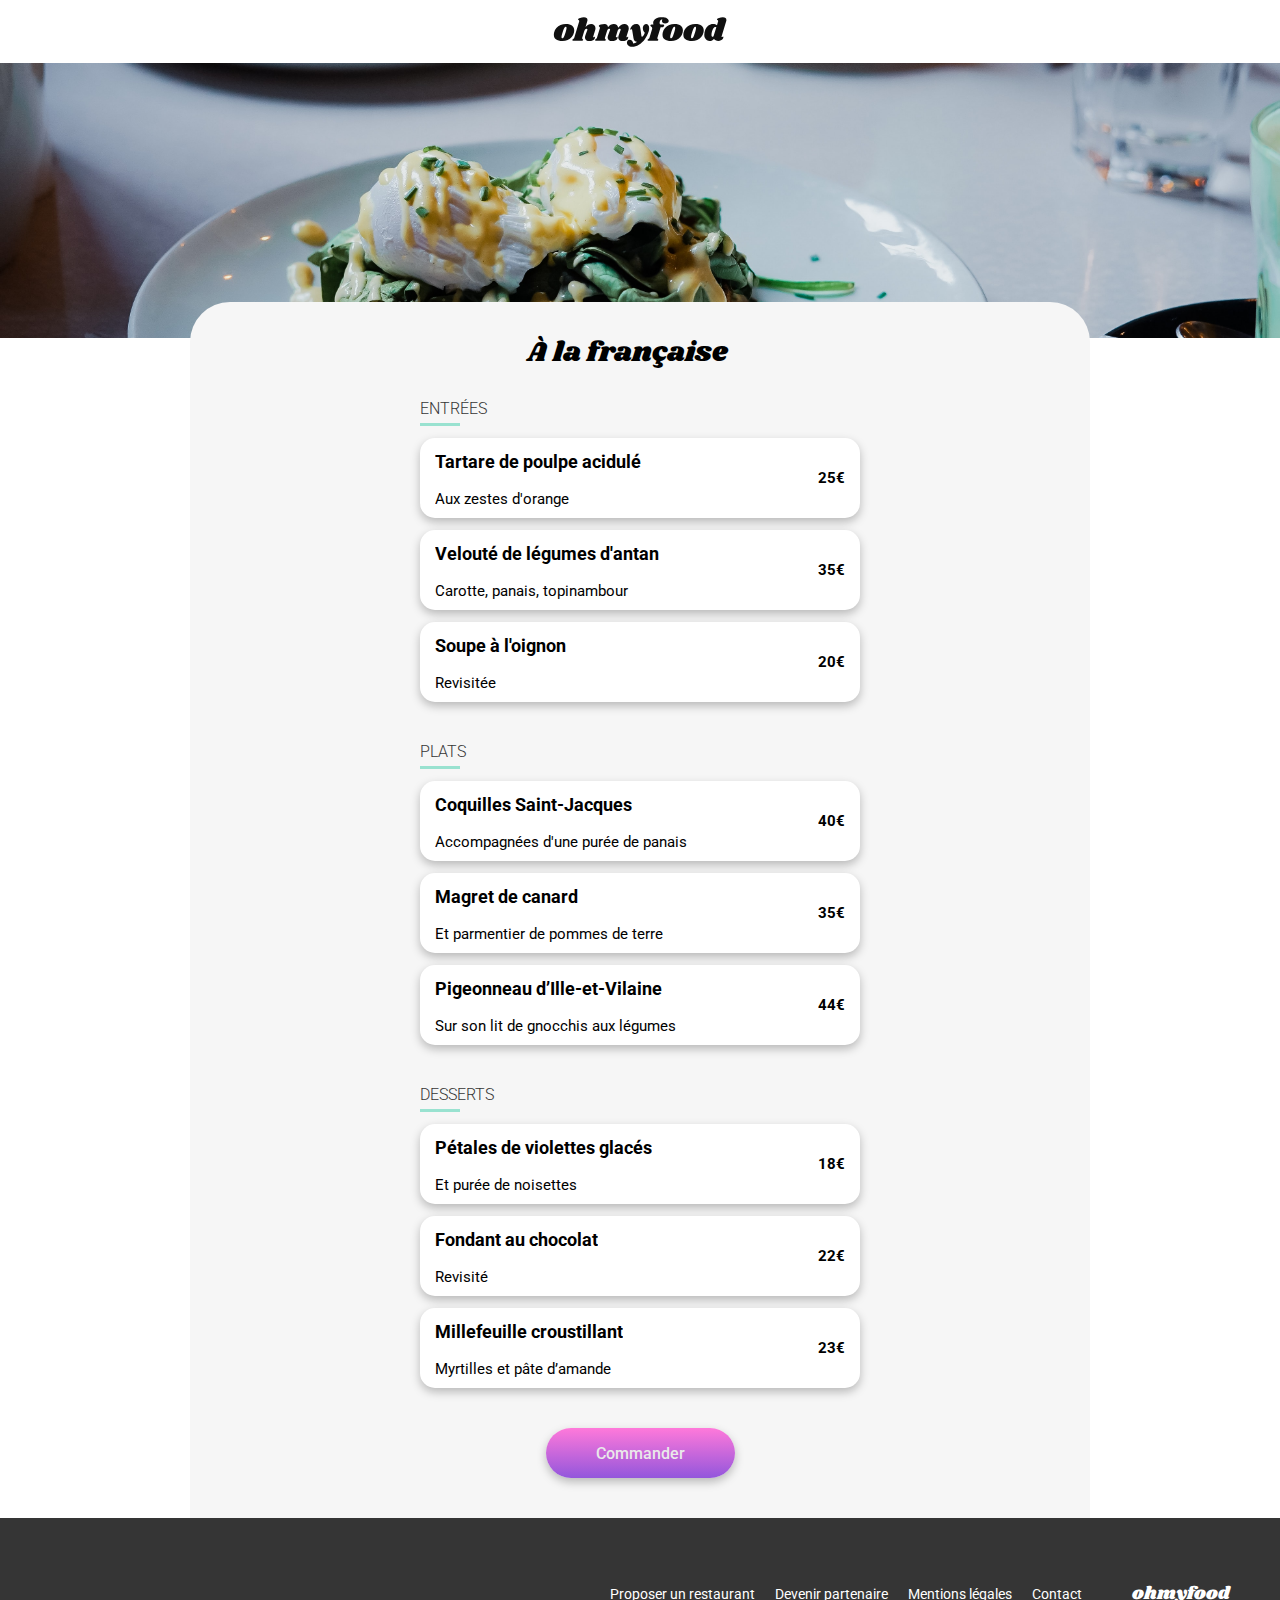
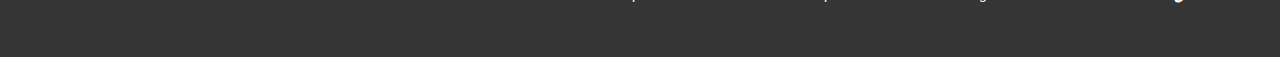
==== commit 12171827: "modification de l'animation du coeur" ====
--- a/restaurants/restaurant-alafrancaise.html
+++ b/restaurants/restaurant-alafrancaise.html
@@ -39,10 +39,10 @@
         <section class="menu-container">
           <div class="menu-container-title">
             <h1>À la française</h1>
-            <label for="heart" class="heart-label">
-              <input type="checkbox" id="heart" />
+            <div class="heart">
               <i class="fa-regular fa-heart"></i>
-            </label>
+              <i class="fa-solid fa-heart"></i>
+            </div>
           </div>
           <ul class="menu-container-lists">
             <li class="menu-list-items">
--- a/assets/css/index.css
+++ b/assets/css/index.css
@@ -18,7 +18,7 @@
   align-items: center;
   z-index: 10;
   animation: stop-loader 50ms;
-  animation-delay: 5s;
+  animation-delay: 3s;
   animation-fill-mode: forwards;
   transform-origin: top;
 }
--- a/assets/css/restaurant.css
+++ b/assets/css/restaurant.css
@@ -54,24 +54,31 @@
   margin: 0px;
   font-size: 28px;
 }
-.menu-section .menu-container-title .fa-heart {
+.menu-section .menu-container-title .heart .fa-regular {
   font-size: 25px;
-  margin-right: 30px;
-}
-.menu-section .menu-container-title .heart-label {
-  cursor: pointer;
-  display: inline-block;
-}
-.menu-section .menu-container-title .heart-label input[type=checkbox] {
-  display: none;
-}
-.menu-section .menu-container-title .heart-label input[type=checkbox]:checked + i::before {
-  font-weight: 900 !important;
-  background: linear-gradient(#9356dc, #ff79da);
+  position: relative;
+  left: 15px;
+  transition: all 300ms ease-in-out;
+}
+.menu-section .menu-container-title .heart .fa-solid {
+  font-size: 25px;
+  position: relative;
+  right: 14px;
+  background-clip: text;
   -webkit-background-clip: text;
-          background-clip: text;
-  background-clip: text;
+  color: transparent;
   -webkit-text-fill-color: transparent;
+  font-weight: 900;
+  background-image: linear-gradient(#ff79da, #9356dc);
+  opacity: 0;
+  transition: all 300ms ease-in-out;
+}
+.menu-section .menu-container-title .heart .fa-regular:hover {
+  opacity: 0;
+}
+.menu-section .menu-container-title .heart .fa-solid:hover {
+  opacity: 1;
+  transform: scale(1.2);
 }
 .menu-section .menu-container-lists {
   list-style-type: none;
@@ -142,14 +149,14 @@
   padding-right: 15px;
 }
 .menu-section .menu-container-lists .menu-list-items .menu-item .menu-price .menu-check {
-  width: 60px;
+  width: 0px;
   height: 100%;
   display: flex;
   justify-content: center;
   align-items: center;
   background: #99e2d0;
   border-radius: 0px 15px 15px 0px;
-  margin-right: -60px;
+  overflow: hidden;
   transition: all 300ms ease-in-out;
 }
 .menu-section .menu-container-lists .menu-list-items .menu-item .menu-price .menu-check .fa-check {
@@ -160,13 +167,16 @@
   padding: 5px;
 }
 .menu-section .menu-container-lists .menu-list-items .menu-item:hover .menu-check {
-  margin-right: 0px;
+  width: 60px;
 }
 @keyframes fade-in {
   0% {
     opacity: 0;
     transform: translateY(20px);
   }
+  50% {
+    opacity: 0.5;
+  }
   100% {
     opacity: 1;
     transform: translateY(0);
@@ -176,28 +186,28 @@
   animation: fade-in 0.5s ease 0.2s both;
 }
 .menu-section .menu-container-lists .menu-list-items .menu-item2 {
+  animation: fade-in 0.5s ease 0.3s both;
+}
+.menu-section .menu-container-lists .menu-list-items .menu-item3 {
   animation: fade-in 0.5s ease 0.4s both;
 }
-.menu-section .menu-container-lists .menu-list-items .menu-item3 {
+.menu-section .menu-container-lists .menu-list-items .menu-item4 {
+  animation: fade-in 0.5s ease 0.5s both;
+}
+.menu-section .menu-container-lists .menu-list-items .menu-item5 {
   animation: fade-in 0.5s ease 0.6s both;
 }
-.menu-section .menu-container-lists .menu-list-items .menu-item4 {
+.menu-section .menu-container-lists .menu-list-items .menu-item6 {
+  animation: fade-in 0.5s ease 0.7s both;
+}
+.menu-section .menu-container-lists .menu-list-items .menu-item7 {
   animation: fade-in 0.5s ease 0.8s both;
 }
-.menu-section .menu-container-lists .menu-list-items .menu-item5 {
+.menu-section .menu-container-lists .menu-list-items .menu-item8 {
+  animation: fade-in 0.5s ease 0.9s both;
+}
+.menu-section .menu-container-lists .menu-list-items .menu-item9 {
   animation: fade-in 0.5s ease 1s both;
-}
-.menu-section .menu-container-lists .menu-list-items .menu-item6 {
-  animation: fade-in 0.5s ease 1.2s both;
-}
-.menu-section .menu-container-lists .menu-list-items .menu-item7 {
-  animation: fade-in 0.5s ease 1.4s both;
-}
-.menu-section .menu-container-lists .menu-list-items .menu-item8 {
-  animation: fade-in 0.5s ease 1.6s both;
-}
-.menu-section .menu-container-lists .menu-list-items .menu-item9 {
-  animation: fade-in 0.5s ease 1.8s both;
 }
 @keyframes fade-in-title {
   0% {
@@ -213,10 +223,10 @@
   animation: fade-in-title 0.5s ease 0.1s both;
 }
 .menu-section .menu-container-lists .menu-list-items .menu-title2 {
-  animation: fade-in-title 0.5s ease 0.7s both;
+  animation: fade-in-title 0.5s ease 0.5s both;
 }
 .menu-section .menu-container-lists .menu-list-items .menu-title3 {
-  animation: fade-in-title 0.5s ease 1.3s both;
+  animation: fade-in-title 0.5s ease 0.8s both;
 }
 .menu-section .menu-container .btn-gradient-container {
   display: flex;
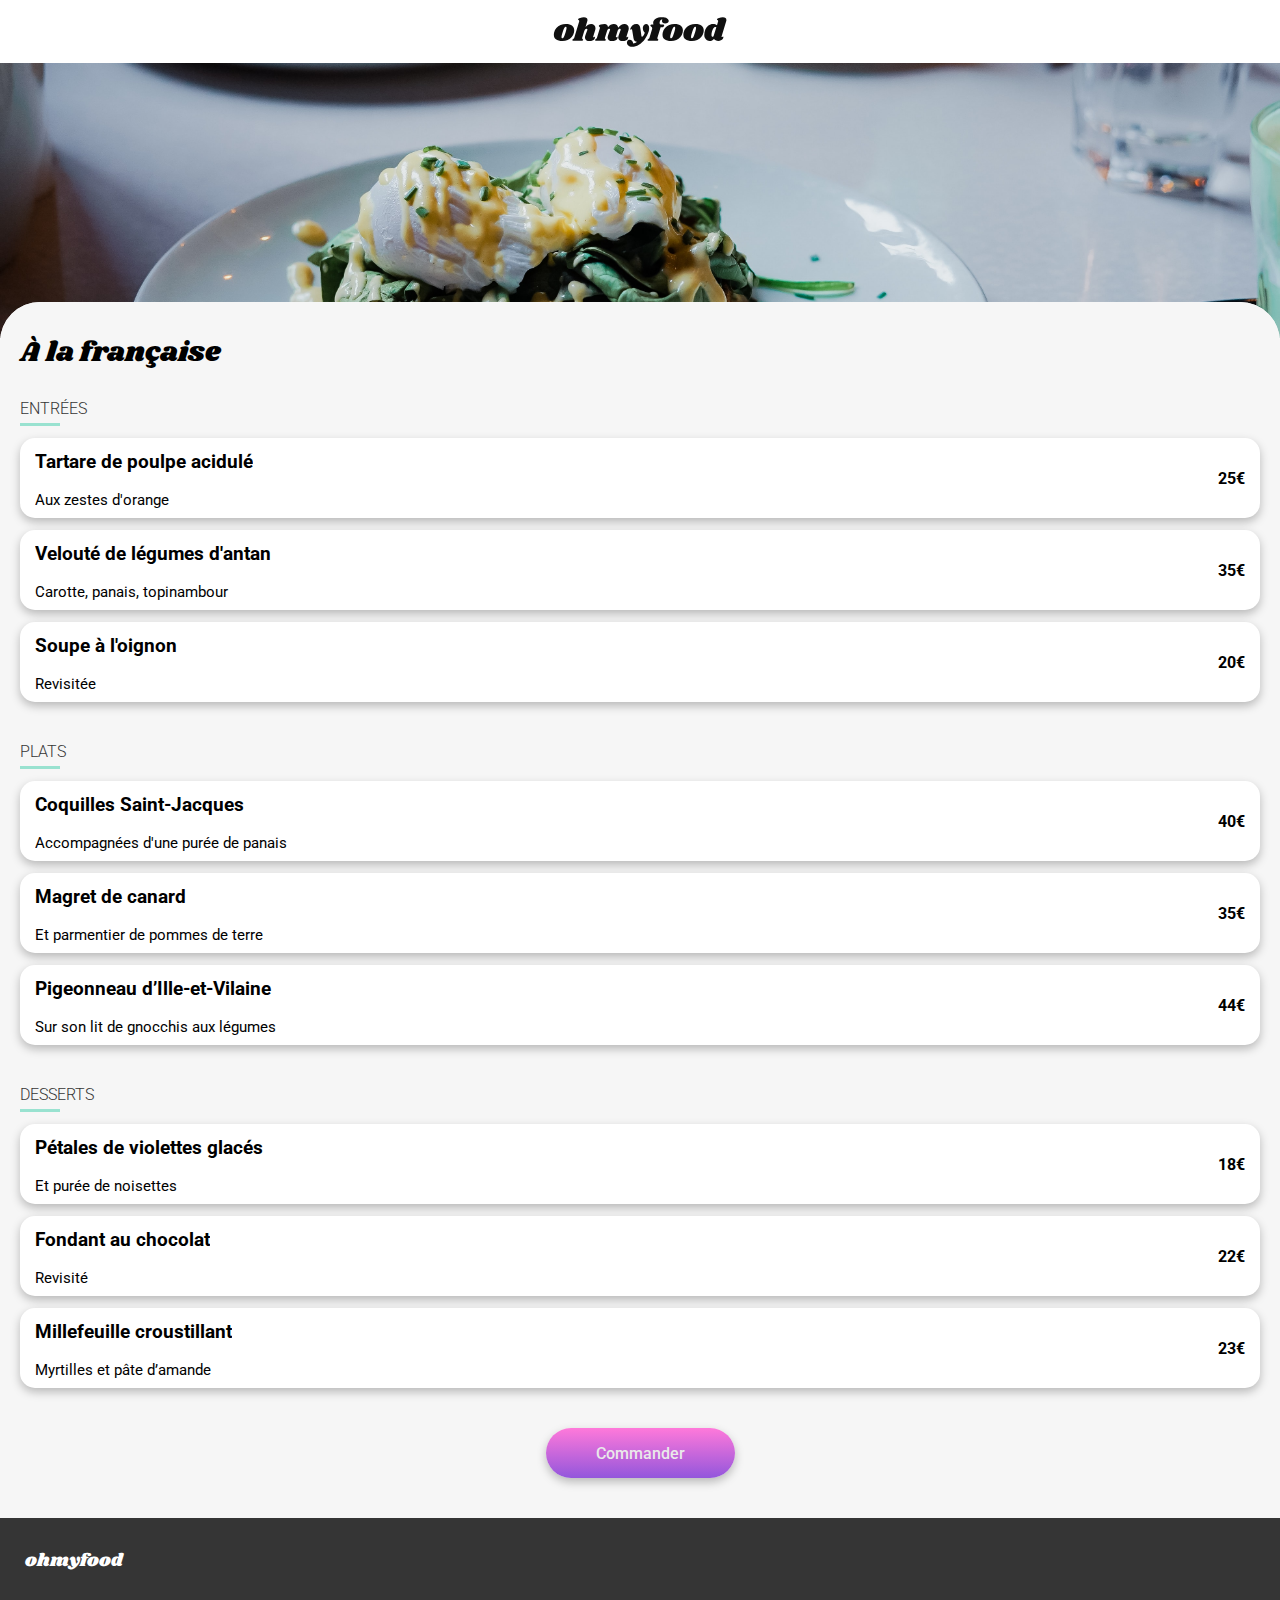
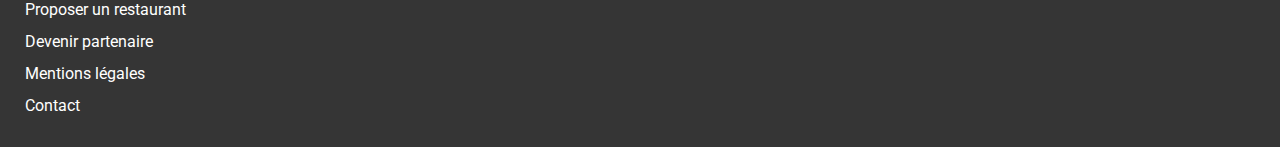
==== commit 7a70142e: "ajout des animations des autres restaurants" ====
--- a/restaurants/restaurant-alafrancaise.html
+++ b/restaurants/restaurant-alafrancaise.html
@@ -17,7 +17,7 @@
     />
     <link rel="stylesheet" href="../assets/css/index.css" />
     <link rel="stylesheet" href="../assets/css/restaurant.css" />
-    <link rel="stylesheet" href="../assets/css/responsive.css" />
+    
   </head>
   <body>
     <header>
@@ -62,21 +62,20 @@
                   </div>
                 </div>
               </div>
-              <input type="checkbox" id="check" class="check-checkbox" />
-              <label for="check" class="check-label">
-                <div class="menu-item menu-item2">
-                  <div class="menu-text">
-                    <h3>Velouté de légumes d'antan</h3>
-                    <p>Carotte, panais, topinambour</p>
-                  </div>
-                  <div class="menu-price">
-                    <p>35€</p>
-                    <div class="menu-check">
-                      <i class="fa-solid fa-check"></i>
-                    </div>
-                  </div>
-                </div>
-              </label>
+
+              <div class="menu-item menu-item2">
+                <div class="menu-text">
+                  <h3>Velouté de légumes d'antan</h3>
+                  <p>Carotte, panais, topinambour</p>
+                </div>
+                <div class="menu-price">
+                  <p>35€</p>
+                  <div class="menu-check">
+                    <i class="fa-solid fa-check"></i>
+                  </div>
+                </div>
+              </div>
+
               <div class="menu-item menu-item3">
                 <div class="menu-text">
                   <h3>Soupe à l'oignon</h3>
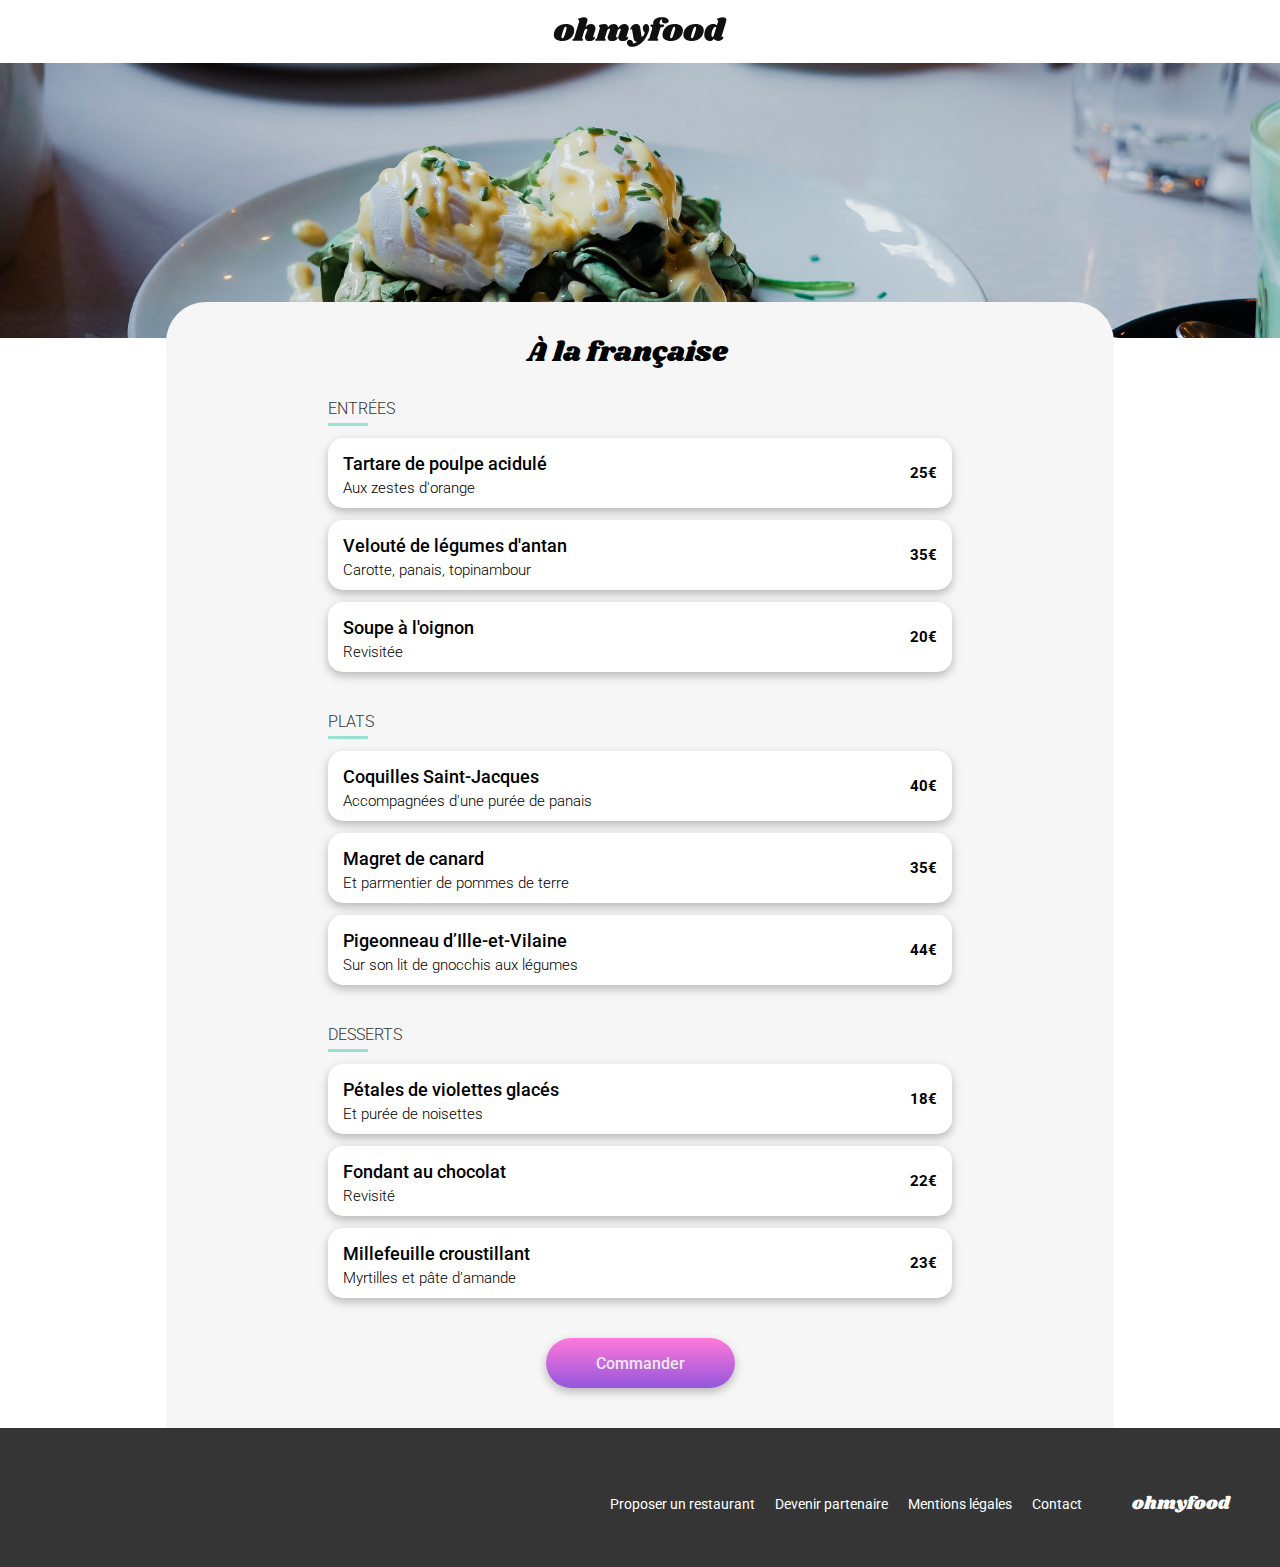
==== commit e988241d: "finalisation du code" ====
--- a/restaurants/restaurant-alafrancaise.html
+++ b/restaurants/restaurant-alafrancaise.html
@@ -17,7 +17,6 @@
     />
     <link rel="stylesheet" href="../assets/css/index.css" />
     <link rel="stylesheet" href="../assets/css/restaurant.css" />
-    
   </head>
   <body>
     <header>
@@ -90,50 +89,48 @@
               </div>
             </li>
 
-            <li>
-              <div class="menu-list-items">
-                <div class="menu-title menu-title2"><h2>PLATS</h2></div>
-                <div class="menu-item menu-item4">
-                  <div class="menu-text">
-                    <h3>Coquilles Saint-Jacques</h3>
-                    <p>Accompagnées d'une purée de panais</p>
-                  </div>
-                  <div class="menu-price">
-                    <p>40€</p>
-                    <div class="menu-check">
-                      <i class="fa-solid fa-check"></i>
-                    </div>
-                  </div>
-                </div>
-                <div class="menu-item menu-item5">
-                  <div class="menu-text">
-                    <h3>Magret de canard</h3>
-                    <p>Et parmentier de pommes de terre</p>
-                  </div>
-                  <div class="menu-price">
-                    <p>35€</p>
-                    <div class="menu-check">
-                      <i class="fa-solid fa-check"></i>
-                    </div>
-                  </div>
-                </div>
-                <div class="menu-item menu-item6">
-                  <div class="menu-text">
-                    <h3>Pigeonneau d’Ille-et-Vilaine</h3>
-                    <p>Sur son lit de gnocchis aux légumes</p>
-                  </div>
-                  <div class="menu-price">
-                    <p>44€</p>
-                    <div class="menu-check">
-                      <i class="fa-solid fa-check"></i>
-                    </div>
+            <li class="menu-list-items">
+              <div class="menu-title menu-title2"><h2>PLATS</h2></div>
+              <div class="menu-item menu-item4">
+                <div class="menu-text">
+                  <h3>Coquilles Saint-Jacques</h3>
+                  <p>Accompagnées d'une purée de panais</p>
+                </div>
+                <div class="menu-price">
+                  <p>40€</p>
+                  <div class="menu-check">
+                    <i class="fa-solid fa-check"></i>
+                  </div>
+                </div>
+              </div>
+              <div class="menu-item menu-item5">
+                <div class="menu-text">
+                  <h3>Magret de canard</h3>
+                  <p>Et parmentier de pommes de terre</p>
+                </div>
+                <div class="menu-price">
+                  <p>35€</p>
+                  <div class="menu-check">
+                    <i class="fa-solid fa-check"></i>
+                  </div>
+                </div>
+              </div>
+              <div class="menu-item menu-item6">
+                <div class="menu-text">
+                  <h3>Pigeonneau d’Ille-et-Vilaine</h3>
+                  <p>Sur son lit de gnocchis aux légumes</p>
+                </div>
+                <div class="menu-price">
+                  <p>44€</p>
+                  <div class="menu-check">
+                    <i class="fa-solid fa-check"></i>
                   </div>
                 </div>
               </div>
             </li>
 
-            <li>
-              <div class="menu-list-items">
+            <li class="menu-list-items">
+              
                 <div class="menu-title menu-title3"><h2>DESSERTS</h2></div>
                 <div class="menu-item menu-item7">
                   <div class="menu-text">
@@ -171,7 +168,7 @@
                     </div>
                   </div>
                 </div>
-              </div>
+             
             </li>
           </ul>
           <div class="btn-gradient-container">
--- a/assets/css/index.css
+++ b/assets/css/index.css
@@ -24,7 +24,7 @@
 }
 .loader .lettre {
   font-family: shrikhand;
-  font-size: 40px;
+  font-size: 50px;
   background: linear-gradient(#ff79da, #9356dc);
   background-clip: text;
   -webkit-background-clip: text;
@@ -170,15 +170,16 @@
 }
 .fonctionnement-list li {
   display: flex;
-  justify-content: left;
+  justify-content: center;
   align-items: center;
   box-shadow: 0px 4px 10px 0px rgba(0, 0, 0, 0.2509803922);
-  gap: 30px;
+  gap: 20px;
   background-color: #f6f6f6;
   height: 73px;
   border-radius: 20px;
   position: relative;
-  padding-left: 35px;
+  padding-left: 20px;
+  padding-right: 20px;
 }
 .fonctionnement-list li .nbr {
   display: flex;
@@ -203,14 +204,16 @@
   font-size: 20px;
   color: #7e7e7e;
 }
-.fonctionnement-list li .fa-store {
+.fonctionnement-list .fonctionnement-card:hover {
+  cursor: pointer;
+}
+.fonctionnement-list .fonctionnement-card:hover .fa-solid {
   color: #9356dc;
 }
 
 footer {
   display: flex;
   justify-content: center;
-  align-items: left;
   flex-direction: column;
   background-color: #353535;
   color: white;
@@ -239,4 +242,41 @@
 }
 footer .footer-link-container .footer-link .fa-handshake-angle {
   font-size: 12px;
+}
+
+@media (min-width: 767.98px) {
+  .presentation h1 {
+    font-size: 40px;
+  }
+  .fonctionnement {
+    padding: 50px 10%;
+  }
+  .fonctionnement .fonctionnement-list {
+    flex-direction: row;
+  }
+  .fonctionnement .fonctionnement-list li {
+    width: 30%;
+  }
+  footer {
+    flex-direction: row-reverse;
+    justify-content: right;
+    align-items: last baseline;
+    gap: 50px;
+    padding: 30px 50px;
+  }
+  footer .logo-blanc {
+    font-size: 14px;
+  }
+  footer .footer-link-container {
+    padding-top: 30px;
+  }
+  footer .footer-link-container .footer-link {
+    display: flex;
+    flex-direction: row;
+    gap: 20px;
+  }
+  footer .footer-link-container .footer-link li a {
+    font-size: 14px;
+    font-weight: 400;
+  }
 }/*# sourceMappingURL=index.css.map */--- a/assets/css/restaurant.css
+++ b/assets/css/restaurant.css
@@ -104,9 +104,6 @@
   width: 40px;
   margin-top: 5px;
 }
-.menu-section .menu-container-lists .menu-list-items .check-checkbox {
-  display: none;
-}
 .menu-section .menu-container-lists .menu-list-items .menu-item {
   display: flex;
   flex-direction: row;
@@ -115,7 +112,7 @@
   background-color: white;
   border-radius: 15px;
   padding-left: 15px;
-  height: 80px;
+  height: 70px;
   box-shadow: 0px 4px 10px 0px rgba(0, 0, 0, 0.2509803922);
   text-overflow: ellipsis;
 }
@@ -125,20 +122,24 @@
   white-space: nowrap;
 }
 .menu-section .menu-container-lists .menu-list-items .menu-item .menu-text h3 {
+  font-size: 18px;
+  font-weight: 500;
   width: auto;
   text-overflow: ellipsis;
   overflow: hidden;
   white-space: nowrap;
+  margin-bottom: 5px;
 }
 .menu-section .menu-container-lists .menu-list-items .menu-item .menu-text p {
   width: auto;
   font-size: 15px;
+  font-weight: 300;
   text-overflow: ellipsis;
   overflow: hidden;
   white-space: nowrap;
+  margin-top: 0px;
 }
 .menu-section .menu-container-lists .menu-list-items .menu-item .menu-price {
-  overflow: hidden;
   display: flex;
   justify-content: center;
   align-items: center;
@@ -190,6 +191,9 @@
 }
 .menu-section .menu-container-lists .menu-list-items .menu-item3 {
   animation: fade-in 0.5s ease 0.4s both;
+}
+.menu-section .menu-container-lists .menu-list-items .menu-item34 {
+  animation: fade-in 0.5s ease 0.45s both;
 }
 .menu-section .menu-container-lists .menu-list-items .menu-item4 {
   animation: fade-in 0.5s ease 0.5s both;
@@ -255,4 +259,29 @@
 .menu-section .menu-container .btn-gradient-container .btn-gradient:hover {
   opacity: 0.85;
   box-shadow: 0px 8px 15px 0px rgba(0, 0, 0, 0.3764705882);
+}
+
+@media (min-width: 767.98px) {
+  .menu-section {
+    margin: 0px 13%;
+  }
+  .menu-section .menu-container {
+    padding: 0px 15%;
+  }
+  .menu-section .menu-container-title {
+    justify-content: center;
+    gap: 25px;
+  }
+  .menu-section .menu-container-title h1 {
+    font-size: 28px;
+  }
+  .menu-section .menu-container-title .fa-heart {
+    font-size: 28px;
+  }
+  .menu-section .menu-container-lists .menu-list-items .menu-item h3 {
+    font-size: 18px;
+  }
+  .menu-section .menu-container-lists .menu-list-items .menu-item p {
+    font-size: 15px;
+  }
 }/*# sourceMappingURL=restaurant.css.map */